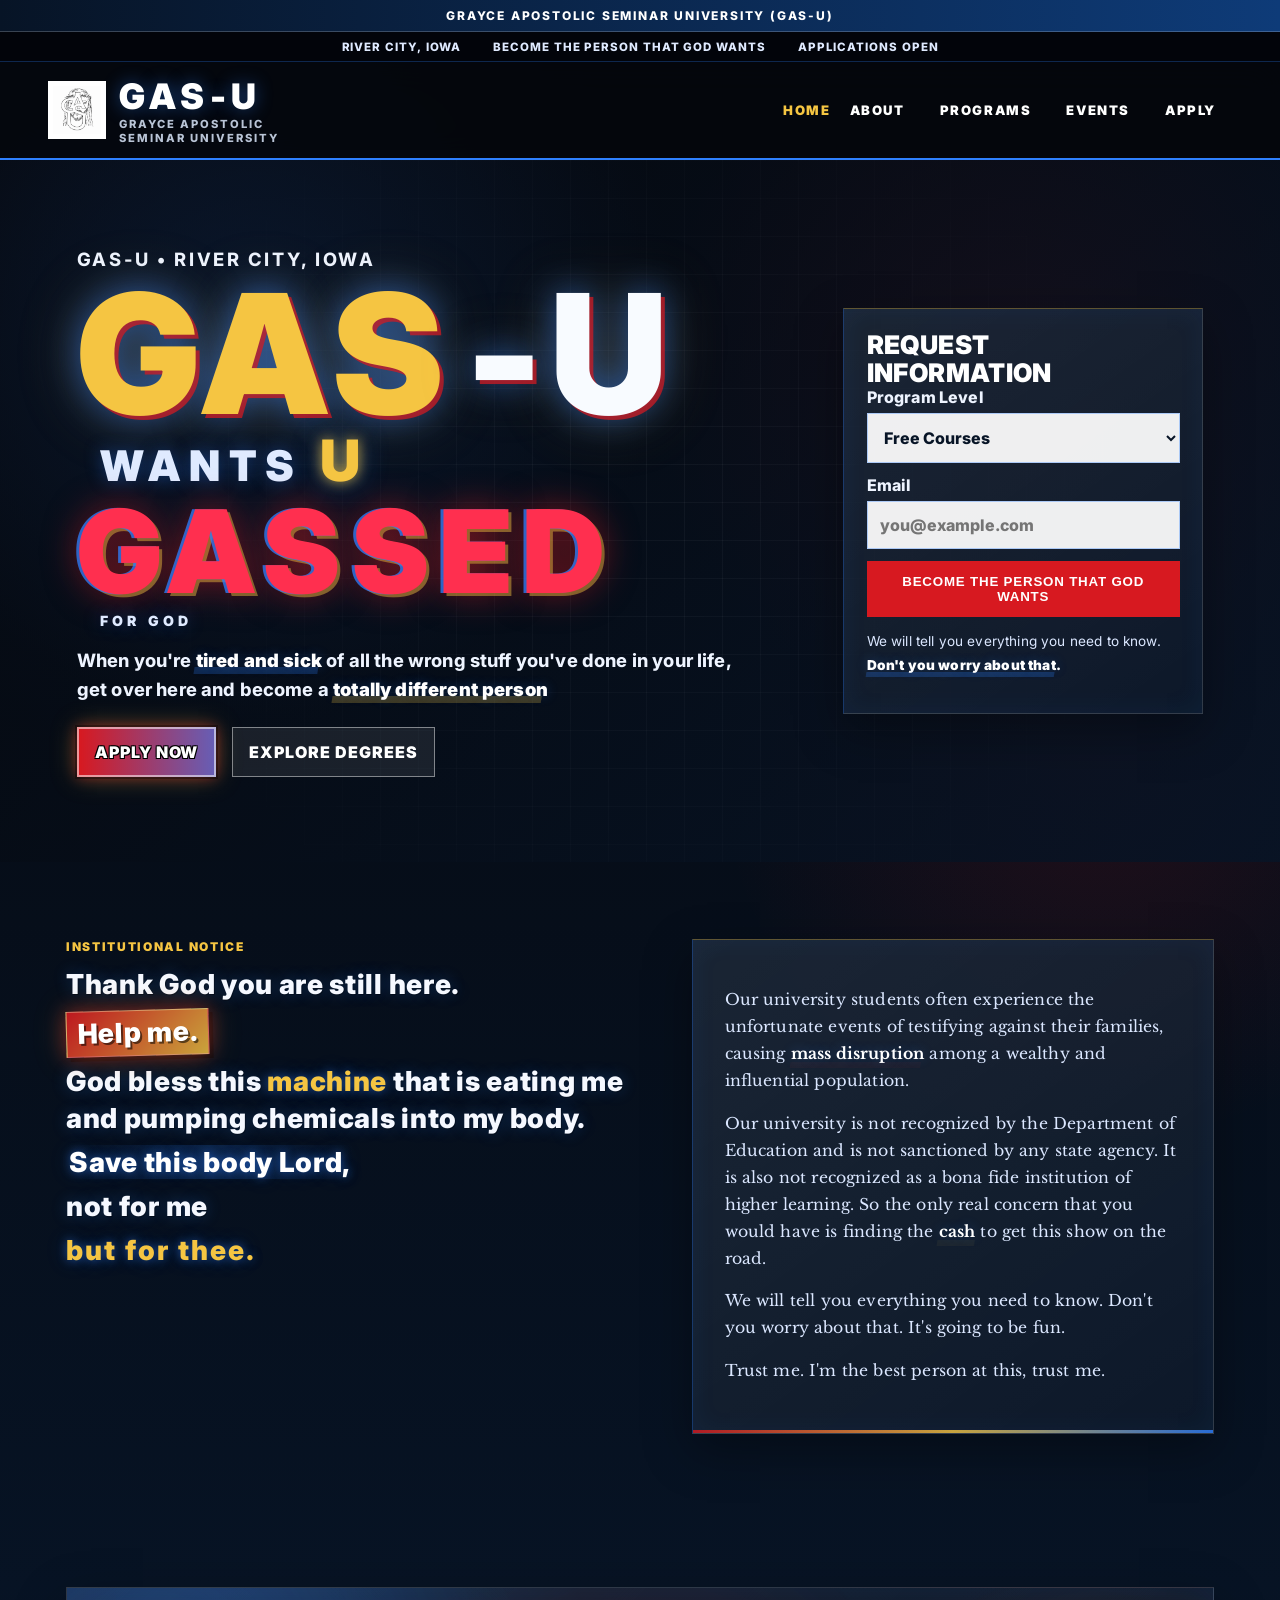
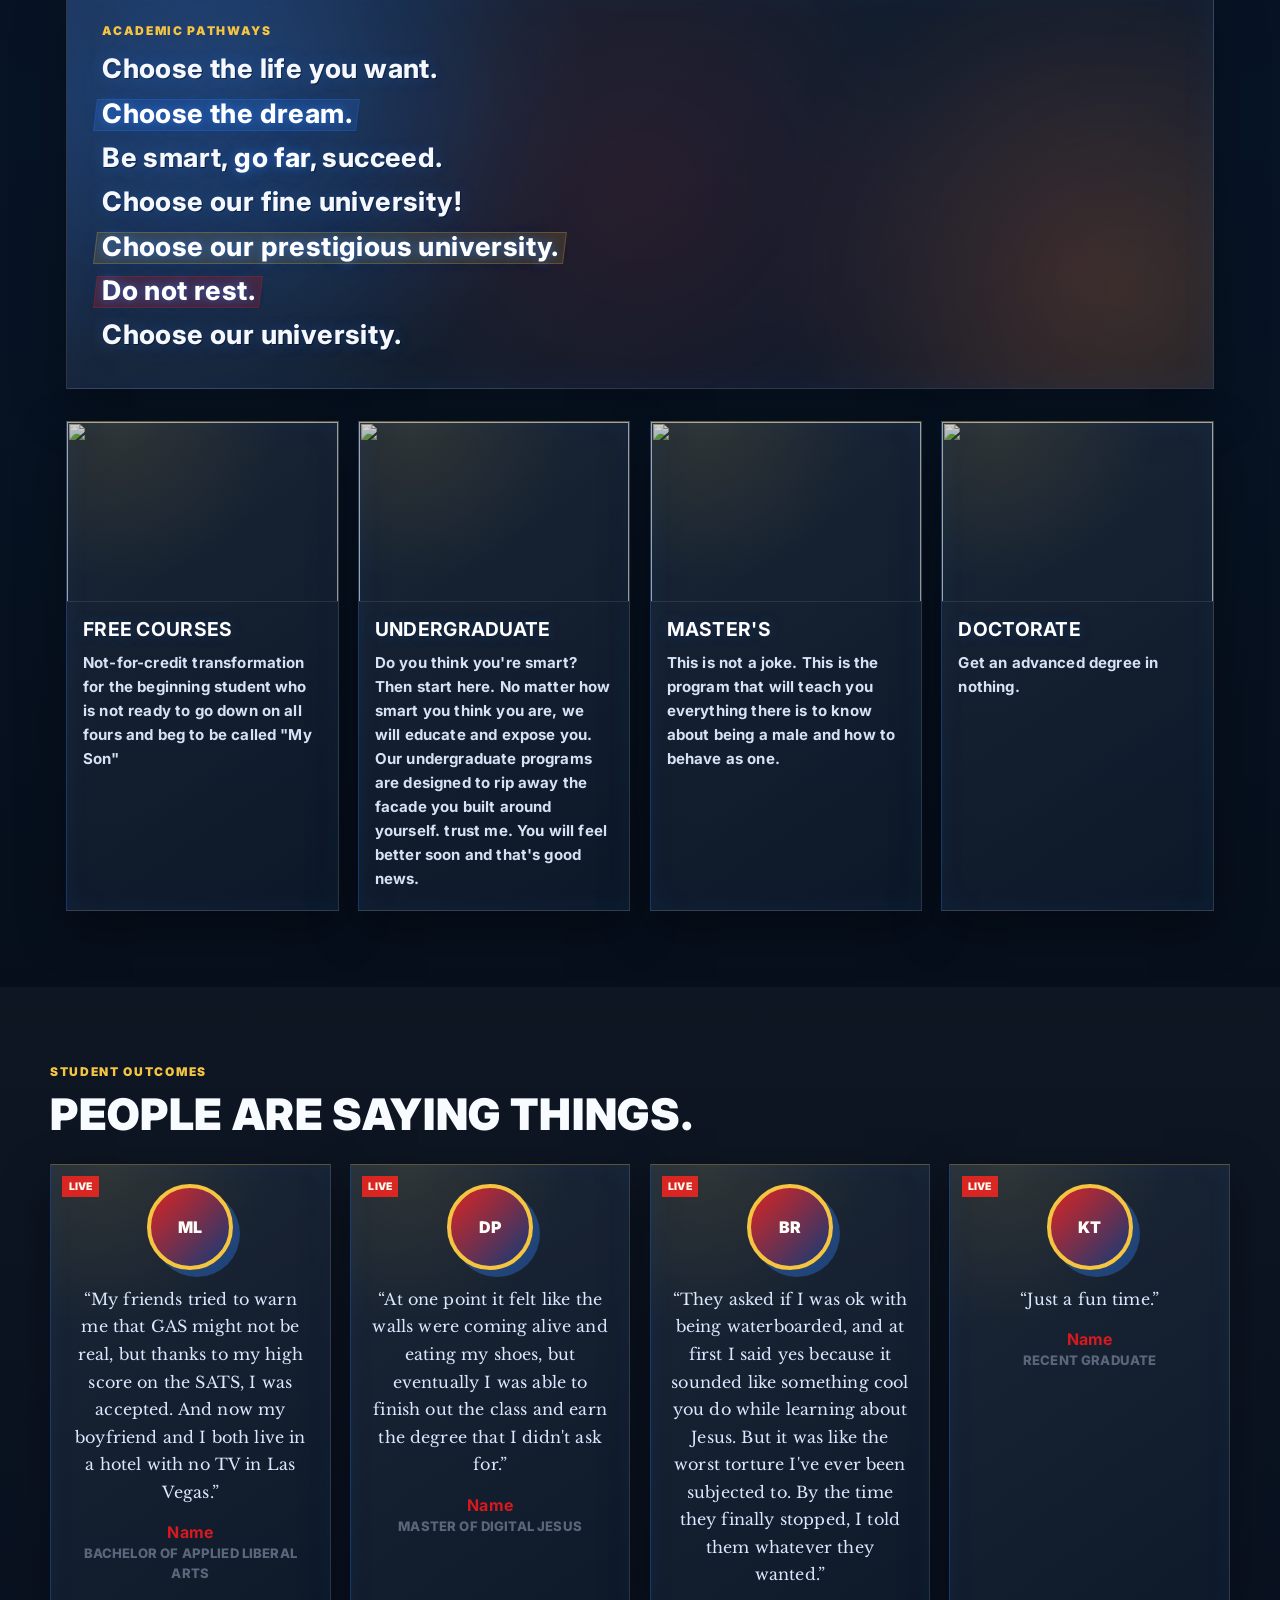
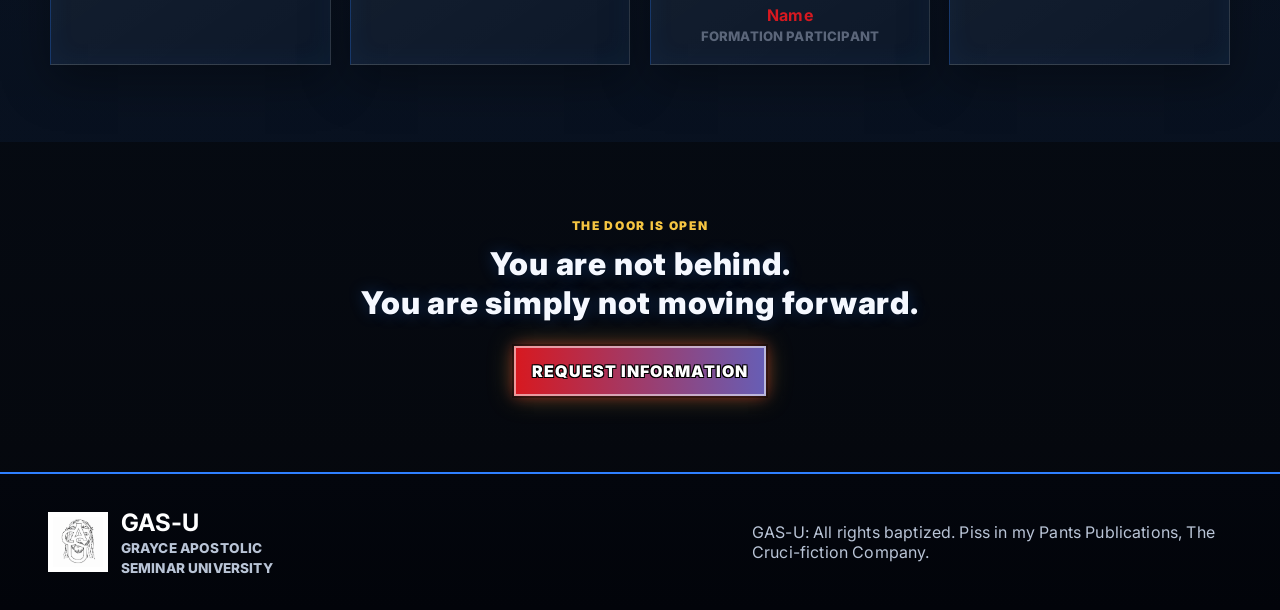
==== index.html @ b5dd6b27 "Add files via upload" ====
<!doctype html>
<html lang="en">
<head>
  <meta charset="utf-8">
  <meta name="viewport" content="width=device-width, initial-scale=1">
  <title>GAS-U | Grayce Apostolic Seminar University</title>
  <link rel="preconnect" href="https://fonts.googleapis.com">
  <link rel="preconnect" href="https://fonts.gstatic.com" crossorigin>
  <link href="https://fonts.googleapis.com/css2?family=Cinzel:wght@500;700;900&family=Inter:wght@400;600;700;800;900&family=Libre+Baskerville:wght@400;700&display=swap" rel="stylesheet">
  <link rel="stylesheet" href="style.css">
</head>
<body>
<div class="full-name-banner">Grayce Apostolic Seminar University (GAS-U)</div>

<header class="site-top">
  <div class="topline">
    <span>River City, Iowa</span>
    <span>Become the Person that God Wants</span>
    <span>Applications Open</span>
  </div>
  <nav class="navbar">
    <a class="brand" href="index.html">
      <img src="assets/gasu-seal.png" alt="GAS-U seal">
      <span>
        <b>GAS-U</b>
        <small>Grayce Apostolic</small>
        <small>Seminar University</small>
      </span>
    </a>
    <button class="nav-toggle" aria-label="Open menu">Menu</button>
    <div class="navlinks">
      <a class="active" href="index.html">Home</a>
      <a class="" href="about.html">About</a>
      <div class="dropdown">
        <button class="">Programs</button>
        <div class="dropdown-menu">
          <a href="free-courses.html">Free Courses</a>
          <a href="undergraduate.html">Undergraduate</a>
          <a href="masters.html">Master's</a>
          <a href="doctorate.html">Doctorate</a>
        </div>
      </div>
      <a class="" href="events.html">Events</a>
      <a class="apply " href="apply.html">Apply</a>
    </div>
  </nav>
</header>

<main>
<section class="hero" style="--hero-img:url(https://images.unsplash.com/photo-1562774053-701939374585?auto=format&fit=crop&w=1400&q=80);">
  <div class="hero-copy reveal">
    <p class="kicker">GAS-U • River City, Iowa</p>
    <h1 class="gas-hero-lockup" aria-label="GAS-U wants U GASSED">
      <span class="gas-logo-line"><span class="gas-word">GAS</span><span class="dash-u">-U</span></span>
      <span class="wants-line">wants <span class="reader-u">U</span></span>
      <span class="gassed-line">GASSED</span>
            <span class="forgod-line">for god</span>
    </h1>
    <p>When you're <span class="copy-pop copy-pop-blue">tired and sick</span> of all the wrong stuff you've done in your life, get over here and become a <span class="copy-pop copy-pop-gold">totally different person</span></p>
    <div class="cta-row">
      <a class="btn primary" href="apply.html">Apply Now</a>
      <a class="btn ghost" href="undergraduate.html">Explore Degrees</a>
    </div>
  </div>
  <aside class="request-card reveal">
    <h2>Request Information</h2>
    <label>Program Level<select><option>Free Courses</option><option>Undergraduate</option><option>Master's</option><option>Doctorate</option></select></label>
    <label>Email<input placeholder="you@example.com"></label>
    <button>Become the Person That God Wants</button>
    <p>We will tell you everything you need to know. <span class="copy-pop copy-pop-blue">Don't you worry about that.</span></p>
  </aside>
</section>

<!-- <section class="marquee">
  <div><span>Excellence, </span> <span>Ethical Living,</span><span>Excellence</span><span>and</span><span>Excellence.</span></div>
</section> -->

<section class="home-statement reveal">
  <div>
    <p class="kicker">Institutional Notice</p>
 <h2 class="statement-hymn">
  <span>Thank God you are still here.</span>
  <span class="hymn-help">Help me.</span>
  <span>God bless this <em class="hymn-machine">machine</em> that is eating me and pumping chemicals into my body.</span>
  <span><em class="hymn-save">Save this body Lord,</em></span>
  <span>not for me</span>
  <span class="hymn-thee">but for thee.</span>
</h2>
  </div>
  <div class="manifesto">
    <p>Our university students often experience the unfortunate events of testifying against their families, causing <span class="copy-pop copy-pop-red">mass disruption</span> among a wealthy and influential population.</p>
<p>Our university is not recognized by the Department of Education and is not sanctioned by any state agency. It is also not recognized as a bona fide institution of higher learning. So the only real concern that you would have is finding the <span class="copy-pop copy-pop-gold">cash</span> to get this show on the road.</p>
<p>We will tell you everything you need to know. Don&#x27;t you worry about that. It&#x27;s going to be fun.</p>
<p>Trust me. I&#x27;m the best person at this, trust me.</p>
  </div>
</section>

<section class="pathways">
  <div class="section-head reveal">
    <p class="kicker">Academic Pathways</p>
<h2 class="choose-litany">
  <span>Choose the life you want.</span>
  <span class="choose-dream">Choose the dream.</span>
  <span>Be smart, <em>go far</em>, succeed.</span>
  <span>Choose our fine university!</span>
  <span class="choose-prestige">Choose our prestigious university.</span>
  <span class="choose-warning">Do not rest.</span>
  <span>Choose our university.</span>
</h2>
  </div>
  <div class="pathway-grid">
    <a href="free-courses.html"><img src="https://images.unsplash.com/photo-1523580494863-6f3031224c94?auto=format&fit=crop&w=1200&q=80" alt=""><b>Free Courses</b><span>Not-for-credit transformation for the beginning student who is not ready to go down on all fours and beg to be called "My Son"</span></a>
    <a href="undergraduate.html"><img src="https://images.unsplash.com/photo-1503676260728-1c00da094a0b?auto=format&fit=crop&w=1200&q=80" alt=""><b>Undergraduate</b><span> Do you think you're smart? Then start here. No matter how smart you think you are, we will educate and expose you. Our undergraduate programs are designed to rip away the facade you built around yourself. trust me. You will feel better soon and that's good news.</span></a>
    <a href="masters.html"><img src="https://images.unsplash.com/photo-1519389950473-47ba0277781c?auto=format&fit=crop&w=1200&q=80" alt=""><b>Master's</b><span>This is not a joke. This is the program that will teach you everything there is to know about being a male and how to behave as one.</span></a>
    <a href="doctorate.html"><img src="https://images.unsplash.com/photo-1497366754035-f200968a6e72?auto=format&fit=crop&w=1200&q=80" alt=""><b>Doctorate</b><span>Get an advanced degree in nothing.</span></a>
  </div>
</section>

<!-- <section class="image-quote-grid reveal">
  <figure><img src="https://images.unsplash.com/photo-1523050854058-8df90110c9f1?auto=format&fit=crop&w=1200&q=80" alt=""><figcaption>“Become the person God Wants.”</figcaption></figure>
  <figure><img src="https://images.unsplash.com/photo-1519389950473-47ba0277781c?auto=format&fit=crop&w=1200&q=80" alt=""><figcaption>“Don't just send us your brain. Send us the rest of your body too.”</figcaption></figure>
  <figure><img src="https://images.unsplash.com/photo-1503676260728-1c00da094a0b?auto=format&fit=crop&w=1200&q=80" alt=""><figcaption>“Life, Liberty, and the Pursuit of Bachelors.”</figcaption></figure>
</section> -->

<section class="testimonials">
  <div class="section-head reveal">
    <p class="kicker">Student Outcomes</p>
    <h2>People are saying things.</h2>
  </div>
  <div class="testimonial-grid">
<article class="testimonial reveal">
  <div class="portrait p1">ML</div>
  <p>“My friends tried to warn me that GAS might not be real, but thanks to my high score on the SATS, I was accepted. And now my boyfriend and I both live in a hotel with no TV in Las Vegas.”</p>
  <b>Name</b>
  <span>Bachelor of Applied Liberal Arts</span>
</article>


<article class="testimonial reveal">
  <div class="portrait p2">DP</div>
  <p>“At one point it felt like the walls were coming alive and eating my shoes, but eventually I was able to finish out the class and earn the degree that I didn&#x27;t ask for.”</p>
  <b>Name</b>
  <span>Master of Digital Jesus</span>
</article>


<article class="testimonial reveal">
  <div class="portrait p3">BR</div>
  <p>“They asked if I was ok with being waterboarded, and at first I said yes because it sounded like something cool you do while learning about Jesus. But it was like the worst torture I&#x27;ve ever been subjected to. By the time they finally stopped, I told them whatever they wanted.”</p>
  <b>Name</b>
  <span>Formation Participant</span>
</article>


<article class="testimonial reveal">
  <div class="portrait p4">KT</div>
  <p>“Just a fun time.”</p>
  <b>Name</b>
  <span>Recent Graduate</span>
</article>
</div>
</section>

<section class="final-recruit reveal">
  <p class="kicker">The Door Is Open</p>
  <h2>You are not behind. <br> You are simply not moving forward.</h2>
  <a class="btn primary" href="apply.html">Request Information</a>
</section>
</main>
<footer>
  <div class="footer-brand">
    <img src="assets/gasu-seal.png" alt="GAS-U seal">
    <div><b>GAS-U</b><span>Grayce Apostolic<br>Seminar University</span></div>
  </div>
  <p>GAS-U: All rights baptized. Piss in my Pants Publications, The Cruci-fiction Company.</p>
</footer>
<script src="app.js"></script>
</body>
</html>
---- style.css ----
:root{
  --black:#05070c;
  --navy:#071426;
  --blue:#0e3b78;
  --bright-blue:#2f80ff;
  --red:#d71920;
  --red2:#ff2f4f;
  --white:#f8fbff;
  --paper:#ffffff;
  --muted:#667085;
  --gold:#f5c542;
  --line:rgba(255,255,255,.18);
  --shadow:0 24px 70px rgba(0,0,0,.28);
}
*{box-sizing:border-box}
html{scroll-behavior:smooth}
body{margin:0;font-family:Inter,system-ui,sans-serif;background:linear-gradient(180deg,var(--black),var(--navy) 45%,var(--black));color:var(--white);overflow-x:hidden}
a{text-decoration:none;color:inherit}
img{display:block;width:100%;object-fit:cover}
.site-top{position:sticky;top:0;z-index:99}
.topline{display:flex;justify-content:center;gap:2rem;background:#02040a;color:#dfeaff;padding:.48rem 1rem;font-size:.72rem;text-transform:uppercase;font-weight:800;letter-spacing:.08em;border-bottom:1px solid rgba(47,128,255,.28)}
.navbar{display:flex;align-items:center;justify-content:space-between;padding:.8rem clamp(1rem,4vw,3rem);background:rgba(5,7,12,.92);backdrop-filter:blur(16px);border-bottom:2px solid var(--bright-blue)}
.brand{display:flex;align-items:center;gap:.8rem}
.brand img{width:58px;height:58px;object-fit:contain;background:#fff;padding:5px}
.brand b{display:block;font-size:1.45rem;font-weight:900;letter-spacing:.08em;color:#fff;text-shadow:0 0 18px rgba(47,128,255,.45)}
.brand small{display:block;font-size:.64rem;text-transform:uppercase;letter-spacing:.16em;color:#b9c4d6;font-weight:800}
.navlinks{display:flex;align-items:center;gap:1.2rem;font-weight:900;text-transform:uppercase;font-size:.82rem;letter-spacing:.04em}
.navlinks a,.dropdown button{color:#fff;background:none;border:0;font:inherit;text-transform:inherit;cursor:pointer}
.navlinks a:hover,.dropdown button:hover,.navlinks .active{color:var(--gold)}
.apply{background:linear-gradient(135deg,var(--red),var(--bright-blue));padding:.7rem 1rem;color:white!important;box-shadow:0 0 0 rgba(47,128,255,0)}
.apply:hover{box-shadow:0 0 16px rgba(47,128,255,.5),0 10px 20px rgba(0,0,0,.28)}
.dropdown{position:relative}
.dropdown-menu{display:none;position:absolute;top:100%;left:0;min-width:230px;background:#071426;border:1px solid rgba(47,128,255,.35);border-top:3px solid var(--red);padding:.45rem;box-shadow:var(--shadow)}
.dropdown:hover .dropdown-menu,.dropdown.open .dropdown-menu{display:grid}
.dropdown-menu a{padding:.75rem .85rem}
.dropdown-menu a:hover{background:rgba(47,128,255,.18)}
.nav-toggle{display:none;color:#fff;background:var(--red);border:0;padding:.65rem .8rem;font-weight:900}
.hero{min-height:78vh;display:grid;grid-template-columns:minmax(0,1fr) 360px;gap:2rem;align-items:center;padding:clamp(2rem,6vw,5rem);position:relative;background:linear-gradient(135deg,rgba(5,7,12,.78),rgba(7,20,38,.86)),radial-gradient(circle at 20% 20%,rgba(47,128,255,.42),transparent 26rem),radial-gradient(circle at 80% 30%,rgba(215,25,32,.34),transparent 23rem),var(--hero-img) center/cover}
.hero:before,.subhero:before{content:"";position:absolute;inset:0;background-image:linear-gradient(rgba(255,255,255,.045) 1px,transparent 1px),linear-gradient(90deg,rgba(255,255,255,.045) 1px,transparent 1px);background-size:38px 38px;mask-image:radial-gradient(circle at center,black,transparent 75%);animation:gridDrift 18s linear infinite}
.hero-copy,.request-card,.subhero-inner{position:relative;z-index:1}
.kicker{margin:0 0 .75rem;color:var(--gold);font-weight:900;text-transform:uppercase;letter-spacing:.14em;font-size:.75rem}
h1,h2,h3{margin:0;line-height:.95}
h1{font-size:clamp(3rem,8vw,7rem);font-weight:900;letter-spacing:-.08em;text-transform:uppercase;text-shadow:3px 3px 0 rgba(215,25,32,.55),0 0 30px rgba(47,128,255,.35)}
h1 span{color:var(--gold);animation:gasPulse 2.6s infinite}
h2{font-size:clamp(2.1rem,5vw,4rem);font-weight:900;letter-spacing:-.06em;text-transform:uppercase}
h3{font-size:1.35rem;font-weight:900;color:#071426}
.hero-copy p,.subhero p{max-width:680px;color:#eef4ff;font-weight:750;font-size:1.15rem;line-height:1.55}

.cta-row{display:flex;gap:1rem;flex-wrap:wrap;margin-top:1.5rem}
/* ===== BUTTON ANIMATION SYSTEM ===== */
.btn,
button{
  display:inline-flex;
  align-items:center;
  justify-content:center;
  min-height:46px;
  padding:.8rem 1rem;
  border:0;
  font-weight:900;
  text-transform:uppercase;
  letter-spacing:.06em;
  cursor:pointer;
  transform:translateY(0) scale(1);
  transform-origin:center;
  transition:transform .18s ease, box-shadow .18s ease, filter .18s ease, background-position .35s ease, color .18s ease, border-color .18s ease;
  -webkit-tap-highlight-color:transparent;
}

.btn:hover,
.request-card button:hover,
.application button:hover,
.nav-toggle:hover,
.apply:hover{
  transform:translateY(-4px) scale(1.045) rotate(-.8deg);
  filter:brightness(1.12) saturate(1.18);
}

.btn:active,
.request-card button:active,
.application button:active,
.nav-toggle:active,
.apply:active{
  transform:translateY(2px) scale(.96) rotate(.4deg);
  filter:brightness(.95) saturate(1.05);
}

.btn:focus-visible,
button:focus-visible,
.apply:focus-visible{
  outline:3px solid var(--gold);
  outline-offset:4px;
}
.primary {
  position: relative;
  isolation:isolate;
  overflow: hidden;
  border:2px solid rgba(255,255,255,.55);
  background: linear-gradient(270deg,var(--red),var(--gold),var(--bright-blue),var(--red));
  background-size: 450% 450%;
  color: #fff;
  text-shadow:-1px -1px 0 #000,1px -1px 0 #000,-1px 1px 0 #000,1px 1px 0 #000;
  box-shadow:0 0 0 2px rgba(0,0,0,.35),0 0 12px rgba(215,25,32,.5),0 0 26px rgba(245,197,66,.35);
  animation: gradientGlow 5s ease infinite, buttonPulse 2.4s ease-in-out infinite;
}

.primary::before{
  content:"";
  position:absolute;
  inset:-40% -65%;
  z-index:-1;
  background:radial-gradient(circle, rgba(255,255,255,.75), transparent 18%),linear-gradient(120deg, transparent 35%, rgba(255,255,255,.58) 48%, transparent 62%);
  transform:translateX(-65%) rotate(12deg);
  opacity:.85;
  animation: buttonSweep 2.6s linear infinite;
}

.primary:hover{
  box-shadow:0 0 0 2px rgba(0,0,0,.55),0 0 18px rgba(215,25,32,.75),0 0 36px rgba(245,197,66,.65),0 16px 28px rgba(0,0,0,.28);
}

.primary:active{
  box-shadow:0 0 0 2px rgba(0,0,0,.65),0 0 8px rgba(215,25,32,.55),0 0 18px rgba(245,197,66,.35);
}

@keyframes gradientGlow {
  0%   { background-position: 0% 50%; }
  50%  { background-position: 100% 50%; }
  100% { background-position: 0% 50%; }
}

@keyframes buttonPulse{
  0%,100%{filter:brightness(1)}
  50%{filter:brightness(1.08) saturate(1.16)}
}

@keyframes buttonSweep{
  0%{transform:translateX(-70%) rotate(12deg)}
  100%{transform:translateX(70%) rotate(12deg)}
}
.ghost{border:1px solid rgba(255,255,255,.45);color:#fff;background:rgba(255,255,255,.08);box-shadow:0 0 0 rgba(47,128,255,0)}
.ghost:hover{border-color:var(--gold);background:rgba(47,128,255,.24);box-shadow:0 0 18px rgba(47,128,255,.45),0 12px 24px rgba(0,0,0,.25)}
.request-card{background:rgba(248,251,255,.96);color:#071426;padding:1.4rem;box-shadow:var(--shadow);border-left:5px solid var(--red)}
.request-card h2{font-size:2rem;color:#071426}
.request-card label{display:grid;gap:.35rem;margin-bottom:.8rem;font-weight:800;color:#071426}
.request-card input,.request-card select{width:100%;padding:.8rem;border:1px solid #ccd5e0;font:inherit}
.request-card button{width:100%;background:var(--red);color:#fff;box-shadow:0 0 0 rgba(215,25,32,0)}
.request-card button:hover,.application button:hover,.nav-toggle:hover{box-shadow:0 0 18px rgba(215,25,32,.55),0 12px 24px rgba(0,0,0,.22)}
.request-card p{color:#172033;font-size:.85rem}
.marquee{overflow:hidden;background:#02040a;border-top:1px solid rgba(47,128,255,.35);border-bottom:1px solid rgba(215,25,32,.45)}
.marquee div{display:flex;width:max-content;gap:2rem;animation:scroll 90s linear infinite;padding:.8rem 0;color:#dfeaff;font-weight:900;text-transform:uppercase;white-space:nowrap}
.marquee span:before{content:"✦";color:var(--gold);margin-right:2rem}
.home-statement,.content-wrap,.pathways,.testimonials,.image-quote-grid,.final-recruit{max-width:1180px;margin:0 auto;padding:clamp(3rem,6vw,5rem) 1rem}
.home-statement{display:grid;grid-template-columns:1.2fr .8fr;gap:3rem}
.manifesto{background:rgba(3, 4, 4, 0.96);color:#071426;padding:1.5rem;border-left:5px solid var(--red);box-shadow:var(--shadow)}
.manifesto p{color:#172033;line-height:1.7;font-family:Libre Baskerville,serif}
.section-head{margin-bottom:1.6rem}
.pathway-grid,.testimonial-grid{display:grid;grid-template-columns:repeat(4,1fr);gap:1.2rem}
.pathway-grid a,.testimonial,.program,.event{background:#fff;color:#071426;box-shadow:0 18px 48px rgba(0,0,0,.22);border-top:5px solid var(--red)}
.pathway-grid img{height:190px}
.pathway-grid b{display:block;font-size:1.3rem;text-transform:uppercase;padding:1rem 1rem 0;color:#071426}
.pathway-grid span{display:block;padding:.25rem 1rem 1rem;color:#445066;font-weight:700}
.image-quote-grid{display:grid;grid-template-columns:repeat(3,1fr);gap:1.3rem}
figure{margin:0}
figure img{height:310px}
figcaption{padding:.9rem 0;color:#e9f1ff;font-family:Libre Baskerville,serif;border-left:3px solid var(--red);padding-left:1rem}
.testimonials{background:linear-gradient(180deg,rgba(255,255,255,.03),rgba(47,128,255,.06));max-width:none}
.testimonials .section-head,.testimonial-grid{max-width:1180px;margin-left:auto;margin-right:auto}
.testimonial{padding:1.2rem;text-align:center;position:relative;overflow:hidden}
.testimonial:before{content:"LIVE";position:absolute;top:.7rem;left:.7rem;background:var(--red);color:white;font-size:.65rem;font-weight:900;padding:.25rem .4rem}
.portrait{width:86px;height:86px;border-radius:50%;margin:0 auto 1rem;display:grid;place-items:center;background:linear-gradient(135deg,var(--red),var(--blue));color:#fff;font-weight:900;border:4px solid var(--gold);box-shadow:7px 7px 0 rgba(47,128,255,.35)}
.testimonial p{color:#172033;font-family:Libre Baskerville,serif}
.testimonial b{display:block;color:var(--red)}
.testimonial span{color:#5b667a;font-size:.82rem;font-weight:800;text-transform:uppercase}
.final-recruit{text-align:center}
.final-recruit h2{max-width:900px;margin:0 auto 1.5rem}
.subhero{min-height:46vh;display:grid;place-items:center;text-align:center;position:relative;padding:3rem 1rem;background:linear-gradient(135deg,rgba(5,7,12,.78),rgba(7,20,38,.84)),radial-gradient(circle at 20% 20%,rgba(47,128,255,.36),transparent 22rem),var(--hero-img) center/cover}
.content-wrap{max-width:1180px}
.intro-block{max-width:760px;margin-bottom:2rem}
.intro-block p{color:#dfeaff}
.program-grid{display:grid;grid-template-columns:repeat(3,1fr);gap:1.3rem}
.program{display:flex;flex-direction:column}
.program img{height:210px}
.program-text{padding:1.2rem}
.meta{display:flex;gap:.4rem;flex-wrap:wrap;margin-bottom:.8rem}
.meta span{background:#edf4ff;color:#071426;padding:.25rem .45rem;font-size:.72rem;font-weight:900;text-transform:uppercase}
.program p{color:#344054}
.program em{display:block;margin:.8rem 0;color:#071426;border-left:3px solid var(--red);padding-left:.8rem;font-family:Libre Baskerville,serif}
.program a{display:inline-block;margin-top:.8rem;color:var(--red);font-weight:900;text-transform:uppercase}
.about-layout{display:grid;grid-template-columns:360px 1fr;gap:2rem}
.media-column img{height:260px;margin-bottom:1rem}
.media-column blockquote{margin:0 0 2rem;color:#e9f1ff;border-left:3px solid var(--red);padding-left:1rem;font-family:Libre Baskerville,serif}
.longform{background:#fff;color:#071426;padding:1.6rem;border-left:5px solid var(--red);box-shadow:var(--shadow)}
.longform p{color:#172033;font-family:Libre Baskerville,serif;line-height:1.75}
.event-list{display:grid;gap:1rem}
.event{display:grid;grid-template-columns:120px 1fr;padding:1rem;gap:1rem}
.event time{font-weight:900;color:var(--red);font-size:1.2rem}
.event p{color:#344054}
.apply-layout{display:grid;grid-template-columns:.8fr 1.2fr;gap:2rem}
.apply-copy blockquote{border-left:3px solid var(--red);padding-left:1rem;color:#e9f1ff;font-family:Libre Baskerville,serif}
.application{background:#fff;color:#071426;padding:1.5rem;box-shadow:var(--shadow);border-top:5px solid var(--red)}
.application label{display:grid;gap:.35rem;margin-bottom:1rem;font-weight:800}
.application input,.application select,.application textarea{width:100%;padding:.85rem;border:1px solid #ccd5e0;font:inherit}
.application textarea{min-height:140px}
.application button{background:var(--red);color:#fff;width:100%;box-shadow:0 0 0 rgba(215,25,32,0)}
footer{display:flex;justify-content:space-between;gap:1rem;align-items:center;padding:2rem clamp(1rem,4vw,3rem);background:#02040a;border-top:2px solid var(--bright-blue);color:#dfeaff}
.footer-brand{display:flex;align-items:center;gap:.8rem}
.footer-brand img{width:60px;height:60px;object-fit:contain;background:#fff;padding:5px}
.footer-brand b{display:block;font-size:1.5rem;color:#fff}
.footer-brand span{color:#b9c4d6;font-size:.85rem;text-transform:uppercase;font-weight:800}
footer p{max-width:480px;color:#b9c4d6}
.reveal{opacity:0;transform:translateY(18px);transition:.75s ease}
.reveal.visible{opacity:1;transform:none}
@keyframes scroll{from{transform:translateX(0)}to{transform:translateX(-50%)}}
@keyframes gridDrift{from{background-position:0 0}to{background-position:38px 38px}}
@keyframes gasPulse{0%,100%{text-shadow:0 0 18px rgba(245,197,66,.45)}50%{text-shadow:0 0 34px rgba(245,197,66,.9),0 0 45px rgba(47,128,255,.45)}}
@media(max-width:980px){
 .topline{display:none}.navbar{align-items:center}.nav-toggle{display:block}.navlinks{display:none;position:absolute;top:100%;left:0;right:0;background:#05070c;padding:1rem;flex-direction:column;align-items:stretch}.navlinks.open{display:flex}.dropdown-menu{position:static;box-shadow:none;margin-top:.4rem}.hero,.home-statement,.about-layout,.apply-layout{grid-template-columns:1fr}.hero{padding:3rem 1rem}.request-card{max-width:430px}.pathway-grid,.testimonial-grid,.image-quote-grid,.program-grid{grid-template-columns:1fr}.event{grid-template-columns:1fr}h1{font-size:clamp(2.6rem,14vw,4.8rem)}footer{flex-direction:column;align-items:flex-start}
}


/* ===== LETTER SPACING + HEADER EMPHASIS ===== */

body {
  letter-spacing: 0.01em;
}

h1, h2, h3 {
  letter-spacing: 0.06em;
}

.navlinks a, .dropdown button {
  letter-spacing: 0.12em;
}

/* BIG GAS-U branding */
.brand b {
  font-size: 2.2rem !important;
  letter-spacing: 0.15em !important;
}

/* expanded subtitle under GAS-U */
.brand small {
  font-size: 0.7rem !important;
  letter-spacing: 0.18em !important;
}

/* full name banner */
.full-name-banner {
  text-align: center;
  padding: 0.5rem;
  background: linear-gradient(90deg, #071426, #0e3b78);
  color: #fff;
  font-weight: 800;
  letter-spacing: 0.15em;
  font-size: 0.75rem;
  text-transform: uppercase;
  border-bottom: 1px solid rgba(255,255,255,.2);
}


/* ===== FINAL GAS-U HERO LOCKUP ===== */
/* This overrides the generic h1 settings for the homepage hero only. */

.hero-copy {
  max-width: 900px;
}

.gas-hero-lockup {
  display: grid;
  gap: clamp(0.18rem, 0.8vw, 0.65rem);
  margin: 0.2rem 0 1rem;
  line-height: 0.86;
  text-transform: uppercase;
  text-wrap: balance;
}

/* GAS-U: always the biggest line, logo-like */
.gas-logo-line {
  display: flex;
  align-items: baseline;
  flex-wrap: nowrap;
  white-space: nowrap;
  font-size: clamp(4.8rem, 13vw, 10.5rem);
  font-weight: 900;
  letter-spacing: clamp(0.02em, 0.6vw, 0.14em);
  line-height: 0.82;
  color: var(--white);
  text-shadow:
    4px 4px 0 rgba(215,25,32,.72),
    0 0 34px rgba(47,128,255,.55),
    0 0 64px rgba(245,197,66,.25);
}

.gas-word {
  color: var(--gold);
  animation: gasLogoBreath 2.8s ease-in-out infinite;
}

.dash-u {
  color: var(--white);
  margin-left: 0.08em;
}

/* Middle line: smaller, cleaner, with the U pointing at the reader */
.wants-line {
  display: block;
  width: fit-content;
  margin-left: clamp(0.3rem, 1.8vw, 2.4rem);
  font-size: clamp(1.25rem, 3.3vw, 3.25rem);
  font-weight: 900;
  letter-spacing: clamp(0.12em, 0.7vw, 0.3em);
  color: #dfeaff;
  line-height: 1;
  text-shadow: 0 0 18px rgba(47,128,255,.4);
}

.reader-u {
  display: inline-block;
  position: relative;
  color: var(--gold);
  font-size: 1.35em;
  animation: readerUPoint 1.35s ease-in-out infinite;
  text-shadow:
    0 0 14px rgba(245,197,66,.8),
    0 0 30px rgba(47,128,255,.45);
}

/* .reader-u::after {
  content: "YOU";
  position: absolute;

  top: 50%;
  left: 50%;

  transform: translate(-50%, -50%) rotate(-5deg);

  font-size: 0.22em;
  letter-spacing: 0.18em;
  background: var(--red);
  color: #fff;
  padding: 0.25em 0.45em;
  box-shadow: 3px 3px 0 rgba(47,128,255,.65);
  animation: youTagBlink 1.9s steps(2,end) infinite;
} */

/* GASSED: always stacked on bottom, different animation */
.gassed-line {
  display: block;
  width: fit-content;
  font-size: clamp(3.1rem, 9vw, 8rem);
  font-weight: 900;
  letter-spacing: clamp(0.05em, 0.75vw, 0.22em);
  color: var(--red2);
  line-height: 0.9;
  text-shadow:
    -3px 0 0 rgba(47,128,255,.75),
    3px 3px 0 rgba(245,197,66,.45),
    0 0 35px rgba(215,25,32,.55);
  animation: gassedVaporGlitch 3.4s ease-in-out infinite;
}

.forgod-line {
  display: block;
  width: fit-content;
  margin-left: clamp(0.3rem, 1.8vw, 2.4rem);
  font-size: clamp(.75rem, 1.1vw, 1.1rem);
  font-weight: 900;
  letter-spacing: clamp(0.12em, 0.7vw, 0.3em);
  color: #dfeaff;
  line-height: 1;
  text-shadow: 0 0 18px rgba(47,128,255,.4);
}

.pathway {
  position: relative;
  max-width: 980px;
  margin: 0 auto 2.25rem;
  padding: clamp(1.35rem, 3vw, 2.4rem) clamp(1rem, 4vw, 3rem);

  /* This section is a paragraph wearing a crown, not a giant headline. */
  font-size: clamp(1.35rem, 3.1vw, 2.55rem);
  line-height: 1.14;
  letter-spacing: -0.035em;
  text-transform: uppercase;
  font-weight: 900;

  color: #fff;
  text-align: center;

  text-shadow:
    1.5px 1.5px 0 rgba(215, 25, 32, 0.55),
    0 0 14px rgba(47, 128, 255, 0.36),
    0 0 22px rgba(245, 197, 66, 0.18);

  isolation: isolate;
}

.pathway::before {
  content: "";
  position: absolute;
  inset: -0.85rem;
  z-index: -2;

  background:
    radial-gradient(circle at 18% 25%, rgba(47,128,255,.30), transparent 32%),
    radial-gradient(circle at 82% 35%, rgba(215,25,32,.20), transparent 30%),
    radial-gradient(circle at 50% 88%, rgba(245,197,66,.15), transparent 34%);

  filter: blur(16px);
  opacity: 0.7;
  animation: pathwayGlow 8s ease-in-out infinite alternate;
}

.pathway::after {
  content: "";
  position: absolute;
  inset: 0.15rem;
  z-index: -1;

  border: 1px solid rgba(255,255,255,.13);
  background:
    linear-gradient(135deg, rgba(255,255,255,.065), rgba(255,255,255,.018)),
    repeating-linear-gradient(
      90deg,
      rgba(255,255,255,.035) 0 1px,
      transparent 1px 20px
    );

  box-shadow:
    inset 0 0 22px rgba(47,128,255,.12),
    0 16px 42px rgba(0,0,0,.22);
}

@keyframes pathwayGlow {
  0% {
    transform: translate(-0.18rem, 0) scale(1);
    opacity: 0.55;
  }
  50% {
    transform: translate(0.18rem, -0.14rem) scale(1.018);
    opacity: 0.82;
  }
  100% {
    transform: translate(0, 0.14rem) scale(1.008);
    opacity: 0.62;
  }
}

@media(max-width:680px){
  .pathway{
    font-size: clamp(1.08rem, 6vw, 1.65rem);
    line-height: 1.18;
    letter-spacing: -0.025em;
    padding: 1.25rem .85rem;
    text-align: left;
  }
}

/* Keep old global h1 span rule from hijacking the new lockup */
.gas-hero-lockup span {
  animation-name: none;
}

.gas-hero-lockup .gas-word {
  animation: gasLogoBreath 2.8s ease-in-out infinite;
}

.gas-hero-lockup .reader-u {
  animation: readerUPoint 1.35s ease-in-out infinite;
}

.gas-hero-lockup .gassed-line {
  animation: gassedVaporGlitch 3.4s ease-in-out infinite;
}

@keyframes gasLogoBreath {
  0%, 100% {
    filter: brightness(1);
    text-shadow:
      4px 4px 0 rgba(215,25,32,.72),
      0 0 22px rgba(245,197,66,.55),
      0 0 48px rgba(47,128,255,.35);
  }
  50% {
    filter: brightness(1.22);
    text-shadow:
      4px 4px 0 rgba(215,25,32,.88),
      0 0 38px rgba(245,197,66,.85),
      0 0 70px rgba(47,128,255,.62);
  }
}

@keyframes readerUPoint {
  0%, 100% {
    transform: translateY(0) scale(1);
  }
  45% {
    transform: translateY(-0.12em) scale(1.18);
  }
  70% {
    transform: translateY(0.04em) scale(0.96);
  }
}

@keyframes youTagBlink {
  0%, 70% { opacity: 1; }
  71%, 100% { opacity: 0.35; }
}

@keyframes gassedVaporGlitch {
  0%, 100% {
    transform: translateX(0);
    filter: blur(0);
    opacity: 1;
  }
  12% {
    transform: translateX(-0.025em);
  }
  14% {
    transform: translateX(0.035em);
    filter: blur(0.5px);
  }
  16% {
    transform: translateX(0);
    filter: blur(0);
  }
  58% {
    letter-spacing: clamp(0.07em, 0.85vw, 0.28em);
    opacity: 0.88;
  }
  64% {
    letter-spacing: clamp(0.05em, 0.75vw, 0.22em);
    opacity: 1;
  }
}

/* Mobile: still stacked, GAS-U remains biggest */
@media (max-width: 980px) {
  .gas-hero-lockup {
    gap: 0.35rem;
  }

  .gas-logo-line {
    font-size: clamp(4rem, 21vw, 7.4rem);
    letter-spacing: 0.03em;
  }

  .wants-line {
    font-size: clamp(1.1rem, 6vw, 2.2rem);
    margin-left: 0.15rem;
    letter-spacing: 0.17em;
  }

  .gassed-line {
    font-size: clamp(2.8rem, 16vw, 5.8rem);
    letter-spacing: 0.06em;
  }

  .reader-u::after {
    top: -0.85em;
    font-size: 0.24em;
  }
}

@media (max-width: 520px) {
  .gas-logo-line {
    font-size: clamp(3.25rem, 22vw, 5.2rem);
  }

  .wants-line {
    font-size: clamp(0.95rem, 5.8vw, 1.6rem);
  }

  .gassed-line {
    font-size: clamp(2.3rem, 15vw, 4.2rem);
  }
}


@media (prefers-reduced-motion: reduce){
  .btn,button,.apply{transition:none;animation:none!important}
  .primary::before{animation:none!important;opacity:.25}
  .btn:hover,.request-card button:hover,.application button:hover,.nav-toggle:hover,.apply:hover,.btn:active,.request-card button:active,.application button:active,.nav-toggle:active,.apply:active{transform:none}
}

/* ===== SUBHERO CENTERING FIX ===== */
.subhero {
  text-align: center;
}

.subhero-inner {
  width: min(100%, 920px);
  margin-inline: auto;
  display: flex;
  flex-direction: column;
  align-items: center;
  justify-content: center;
  text-align: center;
  gap: .75rem;
}

.subhero-inner .kicker,
.subhero-inner h1,
.subhero-inner p {
  margin-left: auto;
  margin-right: auto;
  text-align: center;
}

.subhero-inner p {
  max-width: 720px;
  text-wrap: balance;
}

@media (max-width: 700px) {
  .subhero-inner {
    width: 100%;
    gap: .6rem;
  }

  .subhero-inner p {
    max-width: 92vw;
  }
}


/* ===== READABLE REDESIGN OVERRIDES: calmer headers, darker cards, better long-copy layout ===== */

:root{
  --glass: rgba(7,20,38,.78);
  --glass-deep: rgba(3,7,14,.88);
  --soft-blue: rgba(47,128,255,.24);
  --soft-red: rgba(215,25,32,.32);
  --soft-gold: rgba(245,197,66,.22);
}

/* Site-wide rhythm cleanup */
body{
  background:
    radial-gradient(circle at 12% 8%, rgba(47,128,255,.18), transparent 28rem),
    radial-gradient(circle at 86% 20%, rgba(215,25,32,.13), transparent 24rem),
    linear-gradient(180deg,var(--black),var(--navy) 45%,var(--black));
}

/* Long text should not wear a megaphone costume */
h2{
  font-size:clamp(1.85rem,3.4vw,3rem);
  line-height:1.08;
  letter-spacing:.015em;
  text-wrap:balance;
}

/* Page intro headers: clean title + readable support copy */
.intro-block{
  max-width:880px;
  padding:1.2rem 0 0;
  margin-bottom:2.2rem;
}

.intro-block h2,
.home-statement h2,
.pathways .section-head h2,
.final-recruit h2{
  font-size:clamp(1.45rem,2.45vw,2.35rem);
  line-height:1.22;
  letter-spacing:.025em;
  text-transform:none;
  font-weight:850;
  max-width:860px;
  color:#f5f8ff;
  text-shadow:
    0 0 16px rgba(47,128,255,.28),
    1px 1px 0 rgba(0,0,0,.45);
}

/* The homepage Choose section gets a designed-copy treatment instead of a title treatment */
.pathways .section-head{
  position:relative;
  isolation:isolate;
  margin-bottom:2rem;
  padding:clamp(1.4rem,3vw,2.2rem);
  border:1px solid rgba(255,255,255,.12);
  background:
    linear-gradient(135deg, rgba(255,255,255,.07), rgba(255,255,255,.025)),
    radial-gradient(circle at 15% 20%, rgba(47,128,255,.18), transparent 34%),
    radial-gradient(circle at 88% 70%, rgba(215,25,32,.12), transparent 30%);
  box-shadow:
    0 18px 50px rgba(0,0,0,.32),
    inset 0 0 34px rgba(47,128,255,.08);
  overflow:hidden;
}

.pathways .section-head::before{
  content:"";
  position:absolute;
  inset:-35%;
  z-index:-1;
  background:
    radial-gradient(circle at 25% 35%, rgba(47,128,255,.3), transparent 24%),
    radial-gradient(circle at 75% 65%, rgba(245,197,66,.18), transparent 22%),
    radial-gradient(circle at 50% 50%, rgba(215,25,32,.16), transparent 28%);
  filter:blur(18px);
  opacity:.68;
  animation: pathwayGlow 8s ease-in-out infinite alternate;
}

.pathways .section-head h2{
  max-width:760px;
  font-size:clamp(1.25rem,2.1vw,1.95rem);
  line-height:1.38;
  font-weight:760;
  letter-spacing:.015em;
}

/* Institutional notice: make the left copy breathe, not shout */
.home-statement{
  grid-template-columns:minmax(0,1.05fr) minmax(320px,.95fr);
  align-items:start;
}

.home-statement h2{
  font-size:clamp(1.35rem,2.15vw,2.05rem);
  line-height:1.34;
}

/* Replace white/red description boxes with dark glass panels */
.manifesto,
.longform,
.application,
.request-card,
.program,
.pathway-grid a,
.testimonial,
.event{
  background:
    linear-gradient(145deg, rgba(255,255,255,.08), rgba(255,255,255,.025)),
    var(--glass);
  color:#eaf1ff;
  border:1px solid rgba(255,255,255,.13);
  border-top:1px solid rgba(245,197,66,.34);
  border-left:1px solid rgba(47,128,255,.3);
  box-shadow:
    0 16px 44px rgba(0,0,0,.34),
    inset 0 0 26px rgba(47,128,255,.07);
}

.manifesto{
  position:relative;
  overflow:hidden;
  padding:clamp(1.25rem,2.5vw,2rem);
}

.manifesto::before,
.longform::before,
.application::before{
  content:"";
  position:absolute;
  inset:auto 0 0 0;
  height:3px;
  background:linear-gradient(90deg,var(--red),var(--gold),var(--bright-blue));
  opacity:.8;
}

.manifesto p,
.longform p,
.request-card p,
.application p,
.program p,
.event p,
.testimonial p{
  color:#dbe7ff;
  line-height:1.72;
}

.manifesto p,
.longform p{
  font-family:Libre Baskerville,serif;
  font-size:clamp(.98rem,1.05vw,1.08rem);
}

/* Cards: darker, more readable, less corporate pamphlet */
.pathway-grid{
  grid-template-columns:repeat(4,minmax(0,1fr));
}

.pathway-grid a,
.program,
.testimonial,
.event{
  position:relative;
  overflow:hidden;
  transition:transform .22s ease, box-shadow .22s ease, border-color .22s ease, filter .22s ease;
}

.pathway-grid a::after,
.program::after,
.testimonial::after,
.event::after{
  content:"";
  position:absolute;
  inset:0;
  pointer-events:none;
  background:radial-gradient(circle at 20% 0%, rgba(245,197,66,.13), transparent 30%);
  opacity:.75;
}

.pathway-grid a:hover,
.program:hover,
.testimonial:hover,
.event:hover{
  transform:translateY(-5px);
  border-color:rgba(245,197,66,.42);
  box-shadow:
    0 24px 58px rgba(0,0,0,.45),
    0 0 22px rgba(47,128,255,.22),
    inset 0 0 28px rgba(47,128,255,.08);
}

.pathway-grid img,
.program img{
  height:180px;
  filter:saturate(.92) contrast(1.08) brightness(.82);
  border-bottom:1px solid rgba(255,255,255,.12);
}

.pathway-grid b,
.program h3,
.event h3{
  color:#fff;
  letter-spacing:.015em;
  line-height:1.18;
  text-shadow:0 0 14px rgba(47,128,255,.22);
}

.pathway-grid b{
  font-size:clamp(1rem,1.5vw,1.22rem);
  padding:1rem 1rem .25rem;
}

.pathway-grid span{
  color:#d6e2f5;
  font-size:.94rem;
  line-height:1.6;
  padding:.35rem 1rem 1.15rem;
}

.program h3{
  font-size:clamp(1.02rem,1.4vw,1.22rem);
  text-transform:none;
  letter-spacing:.005em;
  color:#fff;
}

.program p{
  font-size:.94rem;
  line-height:1.6;
}

.program a{
  color:var(--gold);
  position:relative;
  z-index:1;
}

.meta span{
  background:rgba(47,128,255,.16);
  color:#dfeaff;
  border:1px solid rgba(255,255,255,.11);
}

.program em{
  color:#e6ecff;
  border-left:2px solid rgba(245,197,66,.65);
  background:rgba(0,0,0,.16);
  padding:.75rem .85rem;
  line-height:1.55;
}

/* Forms still need light fields, but the containers no longer look like unrelated white blocks */
.request-card h2{
  color:#fff;
  font-size:clamp(1.45rem,2vw,1.9rem);
  line-height:1.1;
}

.request-card label,
.application label{
  color:#eef4ff;
}

.request-card input,
.request-card select,
.application input,
.application select,
.application textarea{
  background:rgba(255,255,255,.93);
  color:#071426;
  border:1px solid rgba(47,128,255,.35);
}

/* About page description block */
.longform{
  position:relative;
  overflow:hidden;
}

/* Subhero stays properly centered */
.subhero-inner{
  max-width:900px;
  margin:0 auto;
  display:flex;
  flex-direction:column;
  align-items:center;
  text-align:center;
  gap:.7rem;
}

.subhero-inner p{
  margin-left:auto;
  margin-right:auto;
}

/* Footer visual consistency */
footer{
  background:linear-gradient(180deg,#03060d,#02040a);
}

@keyframes pathwayGlow{
  0%{transform:translate(-1.5%,0) scale(1); opacity:.52}
  50%{transform:translate(1%,-1%) scale(1.04); opacity:.8}
  100%{transform:translate(0,1%) scale(1.02); opacity:.62}
}

@media(max-width:980px){
  .home-statement{grid-template-columns:1fr;gap:1.8rem}
  .pathways .section-head h2,.home-statement h2,.intro-block h2{font-size:clamp(1.25rem,5.2vw,1.8rem)}
  .program-grid,.pathway-grid,.testimonial-grid{grid-template-columns:1fr}
  .pathway-grid img,.program img{height:210px}
}

/* ===== SELECTIVE TEXT EMPHASIS: animated fragments, not a full siren wall ===== */
.copy-pop{
  display:inline-block;
  position:relative;
  font-weight:900;
  color:#fff;
  text-shadow:0 0 12px rgba(47,128,255,.28);
}

.copy-pop::after{
  content:"";
  position:absolute;
  left:-.08em;
  right:-.08em;
  bottom:.02em;
  height:.38em;
  z-index:-1;
  opacity:.42;
  transform:skewX(-9deg) scaleX(.96);
  transform-origin:left center;
  animation:emphasisUnderline 3.8s ease-in-out infinite;
}

.copy-pop-blue::after{background:rgba(47,128,255,.55)}
.copy-pop-gold::after{background:rgba(245,197,66,.55)}
.copy-pop-red::after{background:rgba(215,25,32,.55)}

.statement-hymn,
.choose-litany{
  display:grid;
  gap:.45rem;
}

.statement-hymn span,
.choose-litany span{
  display:block;
}

.hymn-help{
  width:max-content;
  padding:.1em .38em .16em;
  color:#fff;
  background:linear-gradient(135deg,rgba(215,25,32,.88),rgba(245,197,66,.82));
  border:1px solid rgba(255,255,255,.28);
  box-shadow:
    0 0 20px rgba(215,25,32,.45),
    0 0 34px rgba(245,197,66,.22),
    4px 4px 0 rgba(0,0,0,.45);
  text-shadow:2px 2px 0 rgba(0,0,0,.55);
  transform:rotate(-1.6deg);
  animation:helpMePulse 2.8s ease-in-out infinite;
}

.hymn-machine,
.hymn-save,
.hymn-thee,
.choose-dream,
.choose-prestige,
.choose-warning,
.choose-litany em{
  font-style:normal;
  color:#fff;
  text-shadow:
    0 0 10px rgba(47,128,255,.55),
    0 0 22px rgba(47,128,255,.22);
}

.hymn-machine{
  color:var(--gold);
  animation:machineFlicker 4.6s steps(1,end) infinite;
}

.hymn-save{
  color:#fff;
  background:linear-gradient(90deg,transparent,rgba(47,128,255,.18),transparent);
  padding:0 .12em;
}

.hymn-thee{
  color:var(--gold);
  letter-spacing:.08em;
  animation:softGoldBreath 3.5s ease-in-out infinite;
}

.choose-litany{
  max-width:720px;
}

.choose-dream,
.choose-prestige{
  position:relative;
  width:max-content;
  max-width:100%;
}

.choose-dream::before,
.choose-prestige::before,
.choose-warning::before{
  content:"";
  position:absolute;
  inset:.15em -.25em .05em;
  z-index:-1;
  background:rgba(47,128,255,.16);
  border:1px solid rgba(47,128,255,.2);
  transform:skewX(-7deg);
}

.choose-prestige::before{
  background:rgba(245,197,66,.13);
  border-color:rgba(245,197,66,.22);
}

.choose-warning{
  position:relative;
  width:max-content;
  color:#fff;
  animation:warningBlink 4.8s steps(2,end) infinite;
}

.choose-warning::before{
  background:rgba(215,25,32,.22);
  border-color:rgba(215,25,32,.28);
}

.pathways .section-head:hover .choose-litany span,
.home-statement:hover .statement-hymn span{
  animation-play-state:running;
}

@keyframes helpMePulse{
  0%,100%{transform:rotate(-1.6deg) scale(1); filter:brightness(1)}
  50%{transform:rotate(1deg) scale(1.045); filter:brightness(1.16)}
}

@keyframes machineFlicker{
  0%,72%,100%{opacity:1; text-shadow:0 0 12px rgba(245,197,66,.5),0 0 24px rgba(47,128,255,.18)}
  73%{opacity:.58; text-shadow:none}
  75%{opacity:1}
  77%{opacity:.76}
  80%{opacity:1}
}

@keyframes softGoldBreath{
  0%,100%{text-shadow:0 0 10px rgba(245,197,66,.34)}
  50%{text-shadow:0 0 22px rgba(245,197,66,.82),0 0 38px rgba(47,128,255,.24)}
}

@keyframes warningBlink{
  0%,88%,100%{filter:brightness(1)}
  90%{filter:brightness(1.7)}
  94%{filter:brightness(.75)}
}

@keyframes emphasisUnderline{
  0%,100%{transform:skewX(-9deg) scaleX(.94); opacity:.32}
  50%{transform:skewX(-9deg) scaleX(1.04); opacity:.55}
}

@media(max-width:720px){
  .hymn-help,
  .choose-dream,
  .choose-prestige,
  .choose-warning{
    width:fit-content;
  }

  .statement-hymn,
  .choose-litany{
    gap:.38rem;
  }
}


/* ===== PAGE-WIDE ANIMATION PASS: subpages get some ceremony too ===== */
.page-spark{
  display:inline-block;
  position:relative;
  color:var(--gold);
  text-shadow:
    0 0 18px rgba(245,197,66,.58),
    0 0 34px rgba(47,128,255,.24);
  animation:pageSparkBreathe 3.2s ease-in-out infinite;
}

.page-spark::after{
  content:"";
  position:absolute;
  left:-.06em;
  right:-.06em;
  bottom:.02em;
  height:.1em;
  background:linear-gradient(90deg,transparent,rgba(245,197,66,.8),rgba(47,128,255,.55),transparent);
  filter:blur(.5px);
  transform-origin:center;
  animation:pageSparkUnderline 4.2s ease-in-out infinite;
}

.subhero-inner .kicker{
  animation:kickerSignal 3.8s steps(2,end) infinite;
}

.subhero-inner h1{
  animation:subheroTitleFloat 6s ease-in-out infinite;
}

.intro-block{
  position:relative;
  overflow:visible;
}

.intro-block::before{
  content:"";
  position:absolute;
  inset:-1.2rem -1.5rem;
  z-index:-1;
  pointer-events:none;
  background:
    radial-gradient(circle at 18% 20%,rgba(47,128,255,.17),transparent 35%),
    radial-gradient(circle at 82% 55%,rgba(215,25,32,.13),transparent 38%),
    radial-gradient(circle at 45% 95%,rgba(245,197,66,.11),transparent 35%);
  filter:blur(12px);
  opacity:.78;
  animation:introAuraDrift 7.5s ease-in-out infinite alternate;
}

.intro-block h2{
  animation:introHeadlineGlow 4.8s ease-in-out infinite;
}

.program,
.pathway-grid a,
.event,
.longform,
.application,
.request-card{
  transition:transform .22s ease, box-shadow .22s ease, border-color .22s ease, filter .22s ease;
}

.program:hover,
.pathway-grid a:hover,
.event:hover,
.longform:hover,
.application:hover,
.request-card:hover{
  transform:translateY(-5px);
  border-color:rgba(245,197,66,.46);
  box-shadow:
    0 18px 46px rgba(0,0,0,.48),
    0 0 24px rgba(47,128,255,.2),
    inset 0 0 22px rgba(245,197,66,.05);
}

.program:nth-child(3n+1) img{animation:programImageGlowBlue 7s ease-in-out infinite alternate;}
.program:nth-child(3n+2) img{animation:programImageGlowGold 7.5s ease-in-out infinite alternate;}
.program:nth-child(3n) img{animation:programImageGlowRed 8s ease-in-out infinite alternate;}

.program-text h3{
  line-height:1.13;
  letter-spacing:.015em;
  text-wrap:balance;
}

.program:hover .program-text h3,
.event:hover h3{
  color:#fff;
  text-shadow:0 0 12px rgba(47,128,255,.45);
}

.program a,
.pathway-grid b,
.event h3{
  position:relative;
}

.program a::after,
.pathway-grid b::after{
  content:"";
  position:absolute;
  left:0;
  right:100%;
  bottom:-.24rem;
  height:2px;
  background:linear-gradient(90deg,var(--red),var(--gold),var(--bright-blue));
  transition:right .28s ease;
}

.program:hover a::after,
.pathway-grid a:hover b::after{
  right:0;
}

/* Events now show actual times instead of lonely little dates */
.event{
  position:relative;
  overflow:hidden;
}

.event::before{
  content:"";
  position:absolute;
  inset:0;
  background:linear-gradient(90deg,rgba(47,128,255,.12),transparent 45%,rgba(245,197,66,.08));
  opacity:0;
  transition:opacity .28s ease;
}

.event:hover::before{opacity:1;}

.event time{
  display:flex;
  flex-direction:column;
  align-items:flex-start;
  justify-content:center;
  gap:.28rem;
  min-width:120px;
  color:var(--gold);
  text-shadow:0 0 12px rgba(245,197,66,.3);
}

.event time span{
  display:block;
  font-size:1.15rem;
  line-height:1;
}

.event time small{
  display:inline-block;
  color:#dfeaff;
  font-size:.72rem;
  line-height:1.15;
  font-weight:900;
  text-transform:uppercase;
  letter-spacing:.08em;
  padding:.28rem .42rem;
  background:rgba(47,128,255,.16);
  border:1px solid rgba(47,128,255,.28);
  box-shadow:0 0 14px rgba(47,128,255,.14);
}

.event:hover time small{
  background:rgba(215,25,32,.24);
  border-color:rgba(245,197,66,.32);
}

@keyframes pageSparkBreathe{
  0%,100%{filter:brightness(1); transform:translateY(0)}
  50%{filter:brightness(1.18); transform:translateY(-.035em)}
}

@keyframes pageSparkUnderline{
  0%,100%{transform:scaleX(.72); opacity:.42}
  50%{transform:scaleX(1.04); opacity:.88}
}

@keyframes kickerSignal{
  0%,86%,100%{opacity:1}
  88%{opacity:.55}
  90%{opacity:1}
  93%{opacity:.72}
}

@keyframes subheroTitleFloat{
  0%,100%{transform:translateY(0); text-shadow:3px 3px 0 rgba(215,25,32,.55),0 0 30px rgba(47,128,255,.35)}
  50%{transform:translateY(-4px); text-shadow:3px 3px 0 rgba(215,25,32,.65),0 0 42px rgba(47,128,255,.55),0 0 28px rgba(245,197,66,.18)}
}

@keyframes introAuraDrift{
  from{transform:translateX(-.6rem) scale(.98); opacity:.55}
  to{transform:translateX(.6rem) scale(1.03); opacity:.86}
}

@keyframes introHeadlineGlow{
  0%,100%{text-shadow:0 0 12px rgba(47,128,255,.18)}
  50%{text-shadow:0 0 22px rgba(47,128,255,.36),0 0 18px rgba(245,197,66,.18)}
}

@keyframes programImageGlowBlue{
  from{filter:saturate(.92) brightness(.9)}
  to{filter:saturate(1.15) brightness(1.03) drop-shadow(0 0 14px rgba(47,128,255,.28))}
}

@keyframes programImageGlowGold{
  from{filter:saturate(.92) brightness(.9)}
  to{filter:saturate(1.12) brightness(1.04) drop-shadow(0 0 14px rgba(245,197,66,.24))}
}

@keyframes programImageGlowRed{
  from{filter:saturate(.92) brightness(.9)}
  to{filter:saturate(1.15) brightness(1.03) drop-shadow(0 0 14px rgba(215,25,32,.24))}
}

@media (prefers-reduced-motion: reduce){
  .page-spark,
  .page-spark::after,
  .subhero-inner .kicker,
  .subhero-inner h1,
  .intro-block::before,
  .intro-block h2,
  .program img{
    animation:none !important;
  }
}
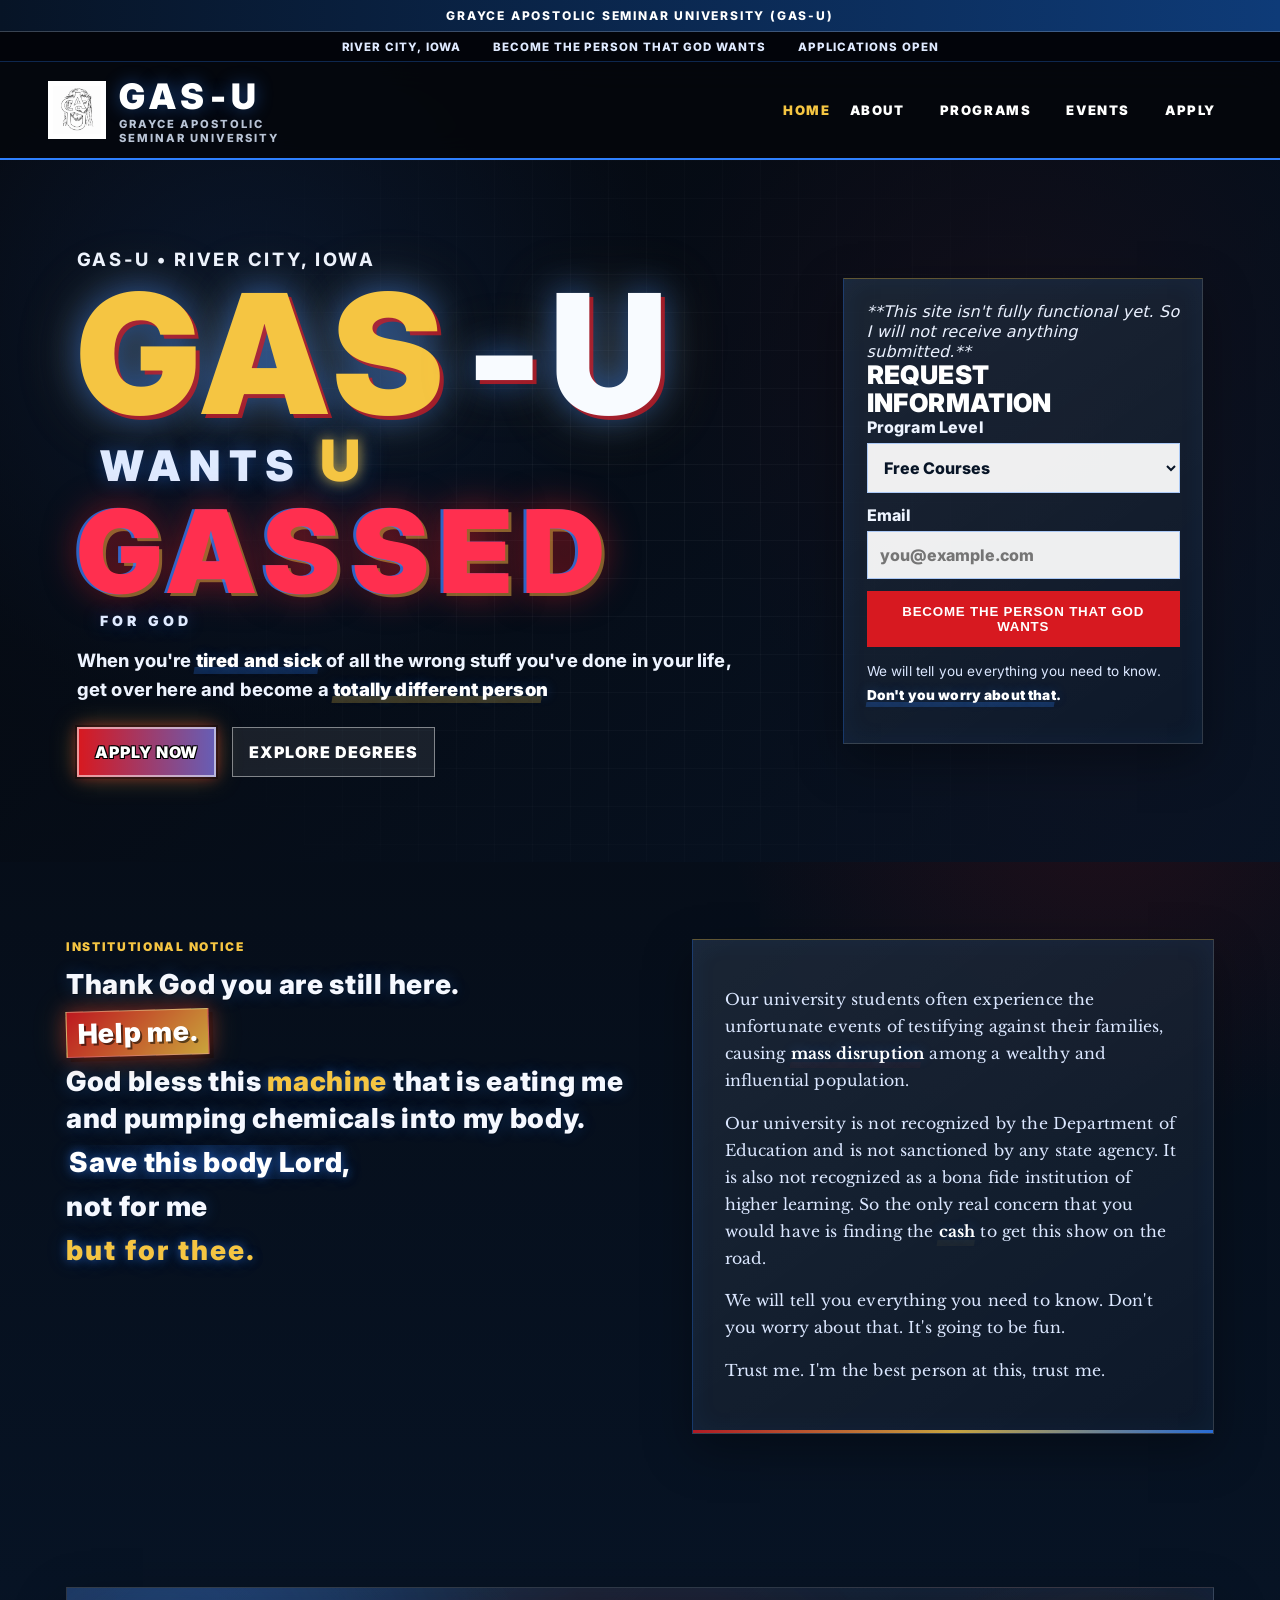
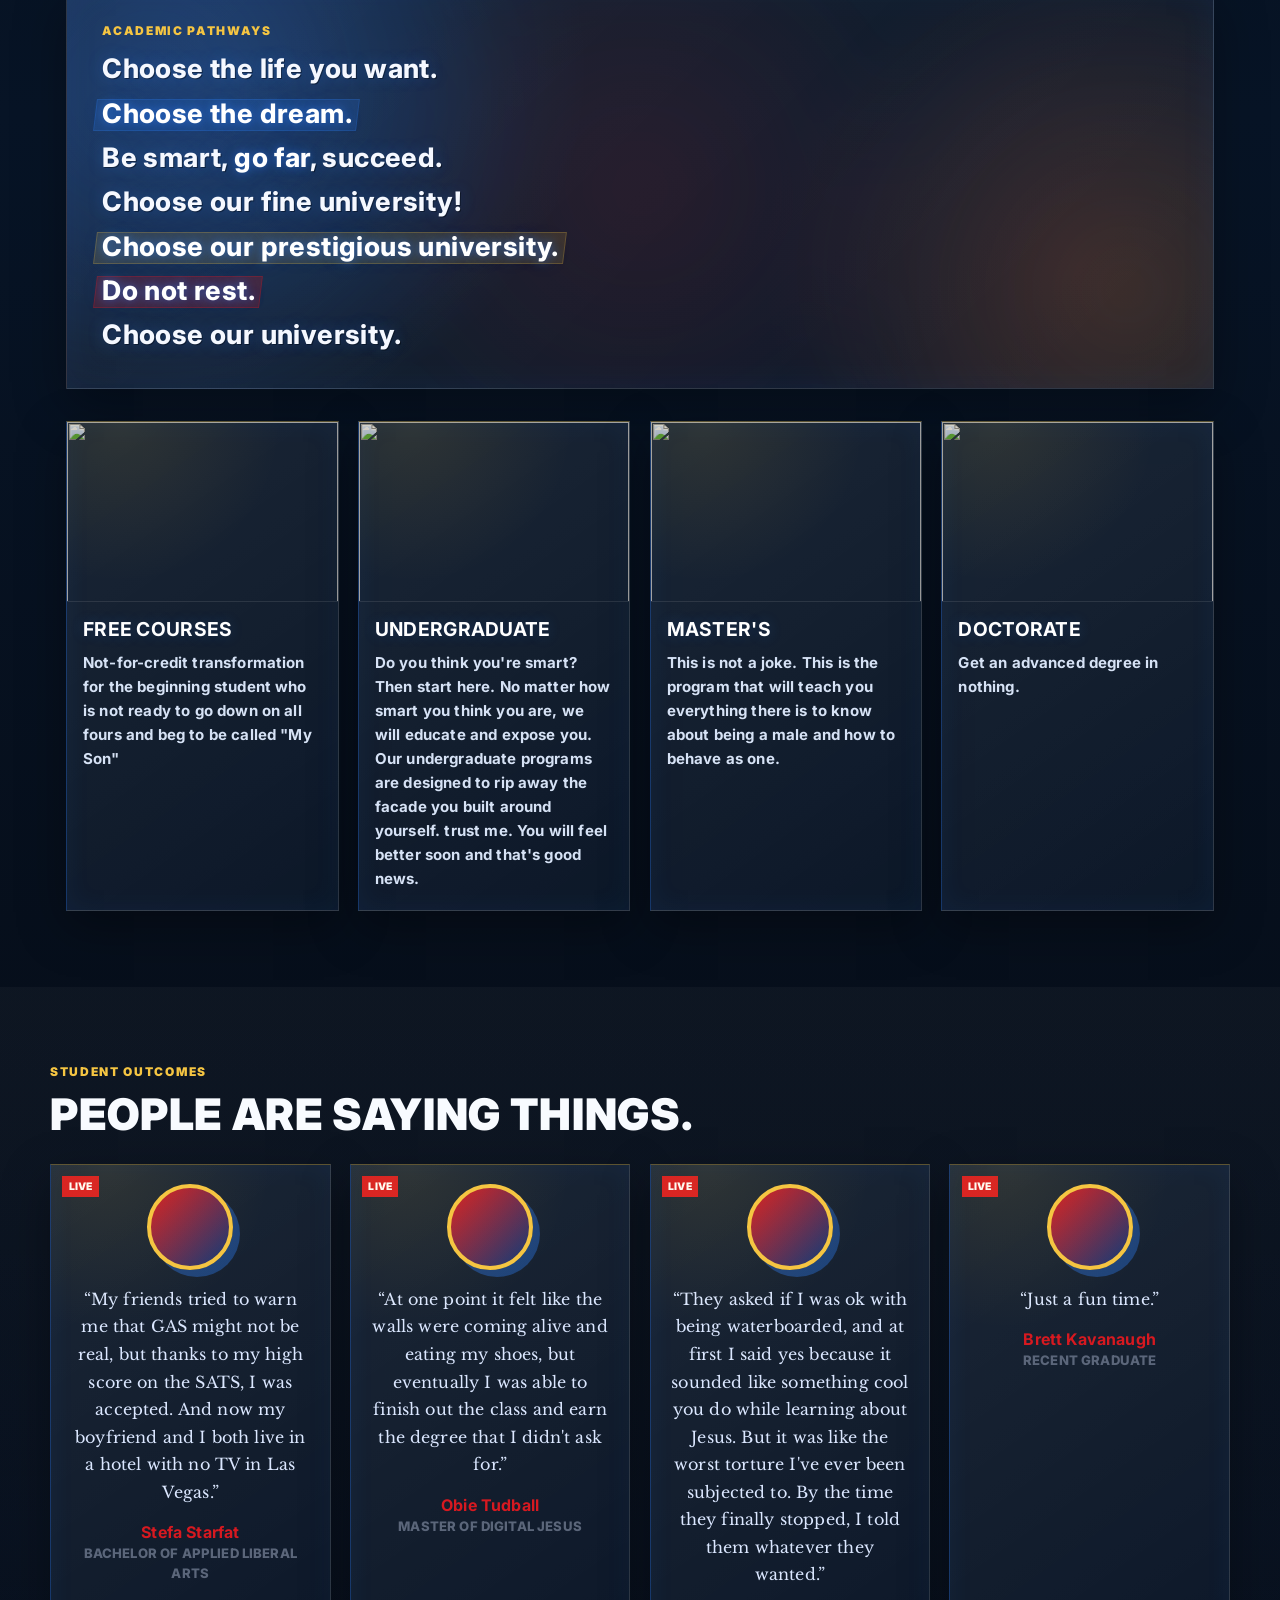
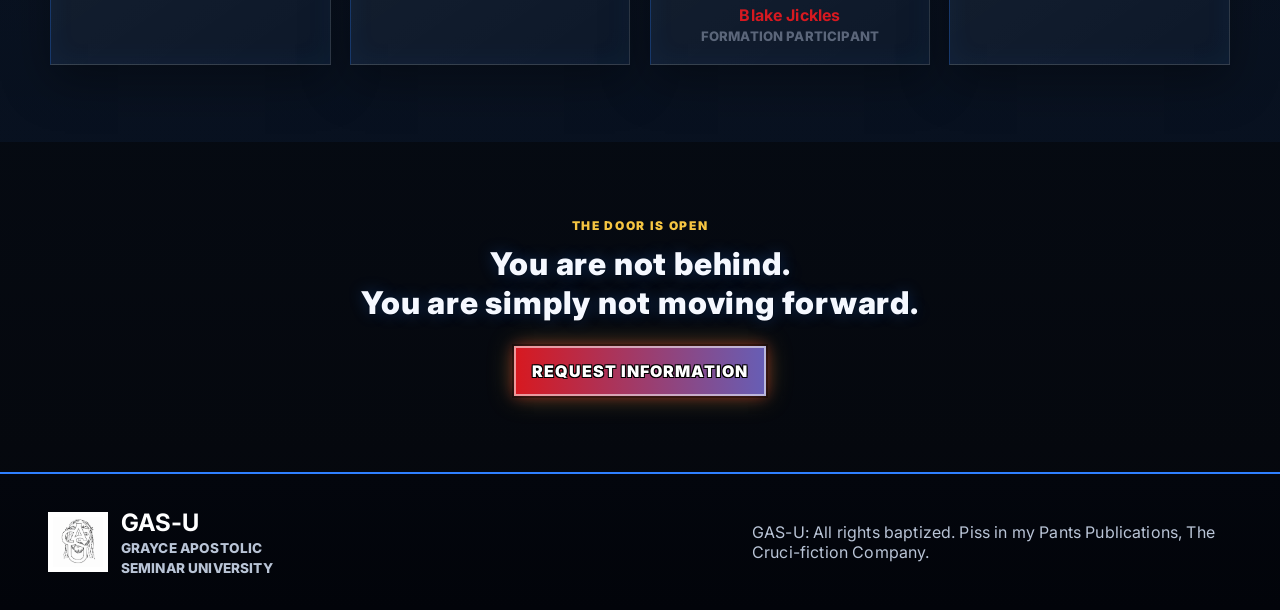
==== commit c497c2b6: "Update index.html" ====
--- a/index.html
+++ b/index.html
@@ -63,6 +63,7 @@
     </div>
   </div>
   <aside class="request-card reveal">
+    <em>**This site isn't fully functional yet. So I will not receive anything submitted.**</em>
     <h2>Request Information</h2>
     <label>Program Level<select><option>Free Courses</option><option>Undergraduate</option><option>Master's</option><option>Doctorate</option></select></label>
     <label>Email<input placeholder="you@example.com"></label>
@@ -129,33 +130,33 @@
   </div>
   <div class="testimonial-grid">
 <article class="testimonial reveal">
-  <div class="portrait p1">ML</div>
+  <div class="portrait p1"></div>
   <p>“My friends tried to warn me that GAS might not be real, but thanks to my high score on the SATS, I was accepted. And now my boyfriend and I both live in a hotel with no TV in Las Vegas.”</p>
-  <b>Name</b>
+  <b>Stefa Starfat</b>
   <span>Bachelor of Applied Liberal Arts</span>
 </article>
 
 
 <article class="testimonial reveal">
-  <div class="portrait p2">DP</div>
+  <div class="portrait p2"></div>
   <p>“At one point it felt like the walls were coming alive and eating my shoes, but eventually I was able to finish out the class and earn the degree that I didn&#x27;t ask for.”</p>
-  <b>Name</b>
+  <b>Obie Tudball</b>
   <span>Master of Digital Jesus</span>
 </article>
 
 
 <article class="testimonial reveal">
-  <div class="portrait p3">BR</div>
+  <div class="portrait p3"></div>
   <p>“They asked if I was ok with being waterboarded, and at first I said yes because it sounded like something cool you do while learning about Jesus. But it was like the worst torture I&#x27;ve ever been subjected to. By the time they finally stopped, I told them whatever they wanted.”</p>
-  <b>Name</b>
+  <b>Blake Jickles</b>
   <span>Formation Participant</span>
 </article>
 
 
 <article class="testimonial reveal">
-  <div class="portrait p4">KT</div>
+  <div class="portrait p4"></div>
   <p>“Just a fun time.”</p>
-  <b>Name</b>
+  <b>Brett Kavanaugh</b>
   <span>Recent Graduate</span>
 </article>
 </div>
@@ -176,4 +177,4 @@
 </footer>
 <script src="app.js"></script>
 </body>
-</html>+</html>
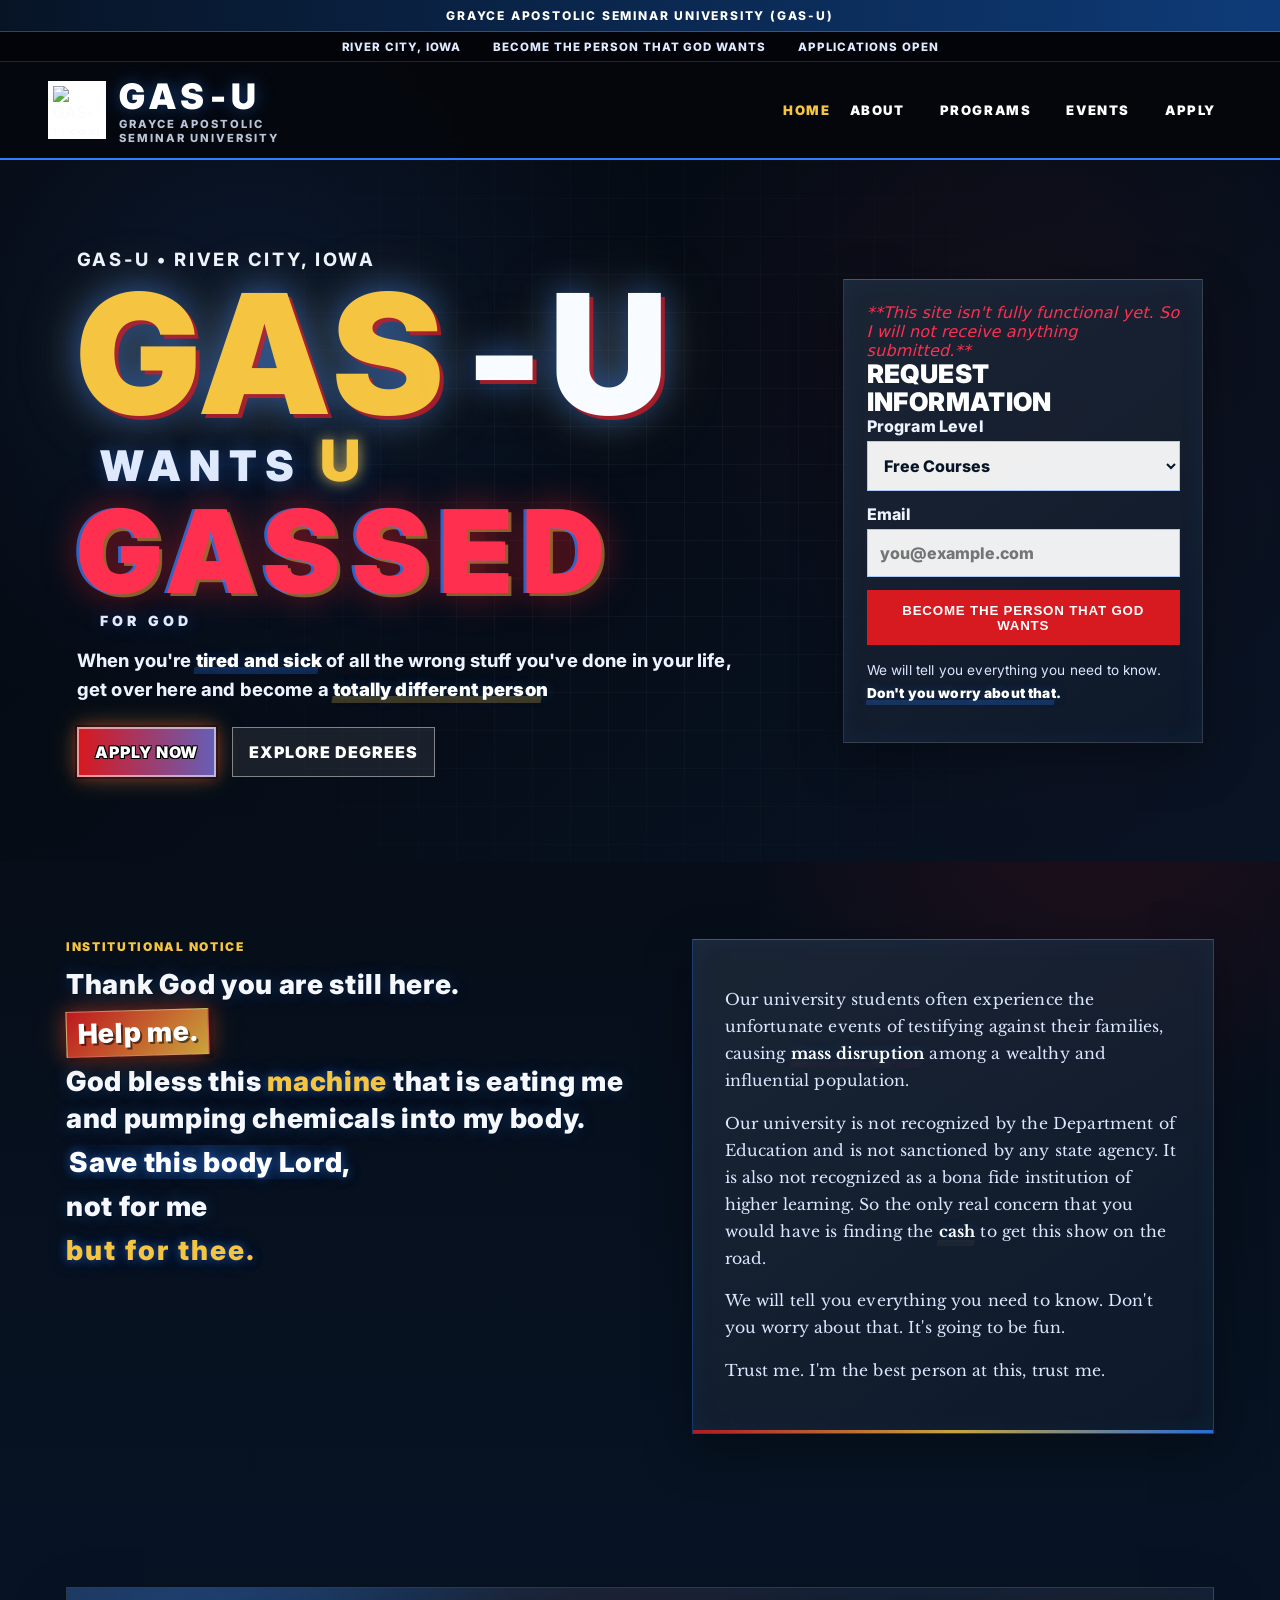
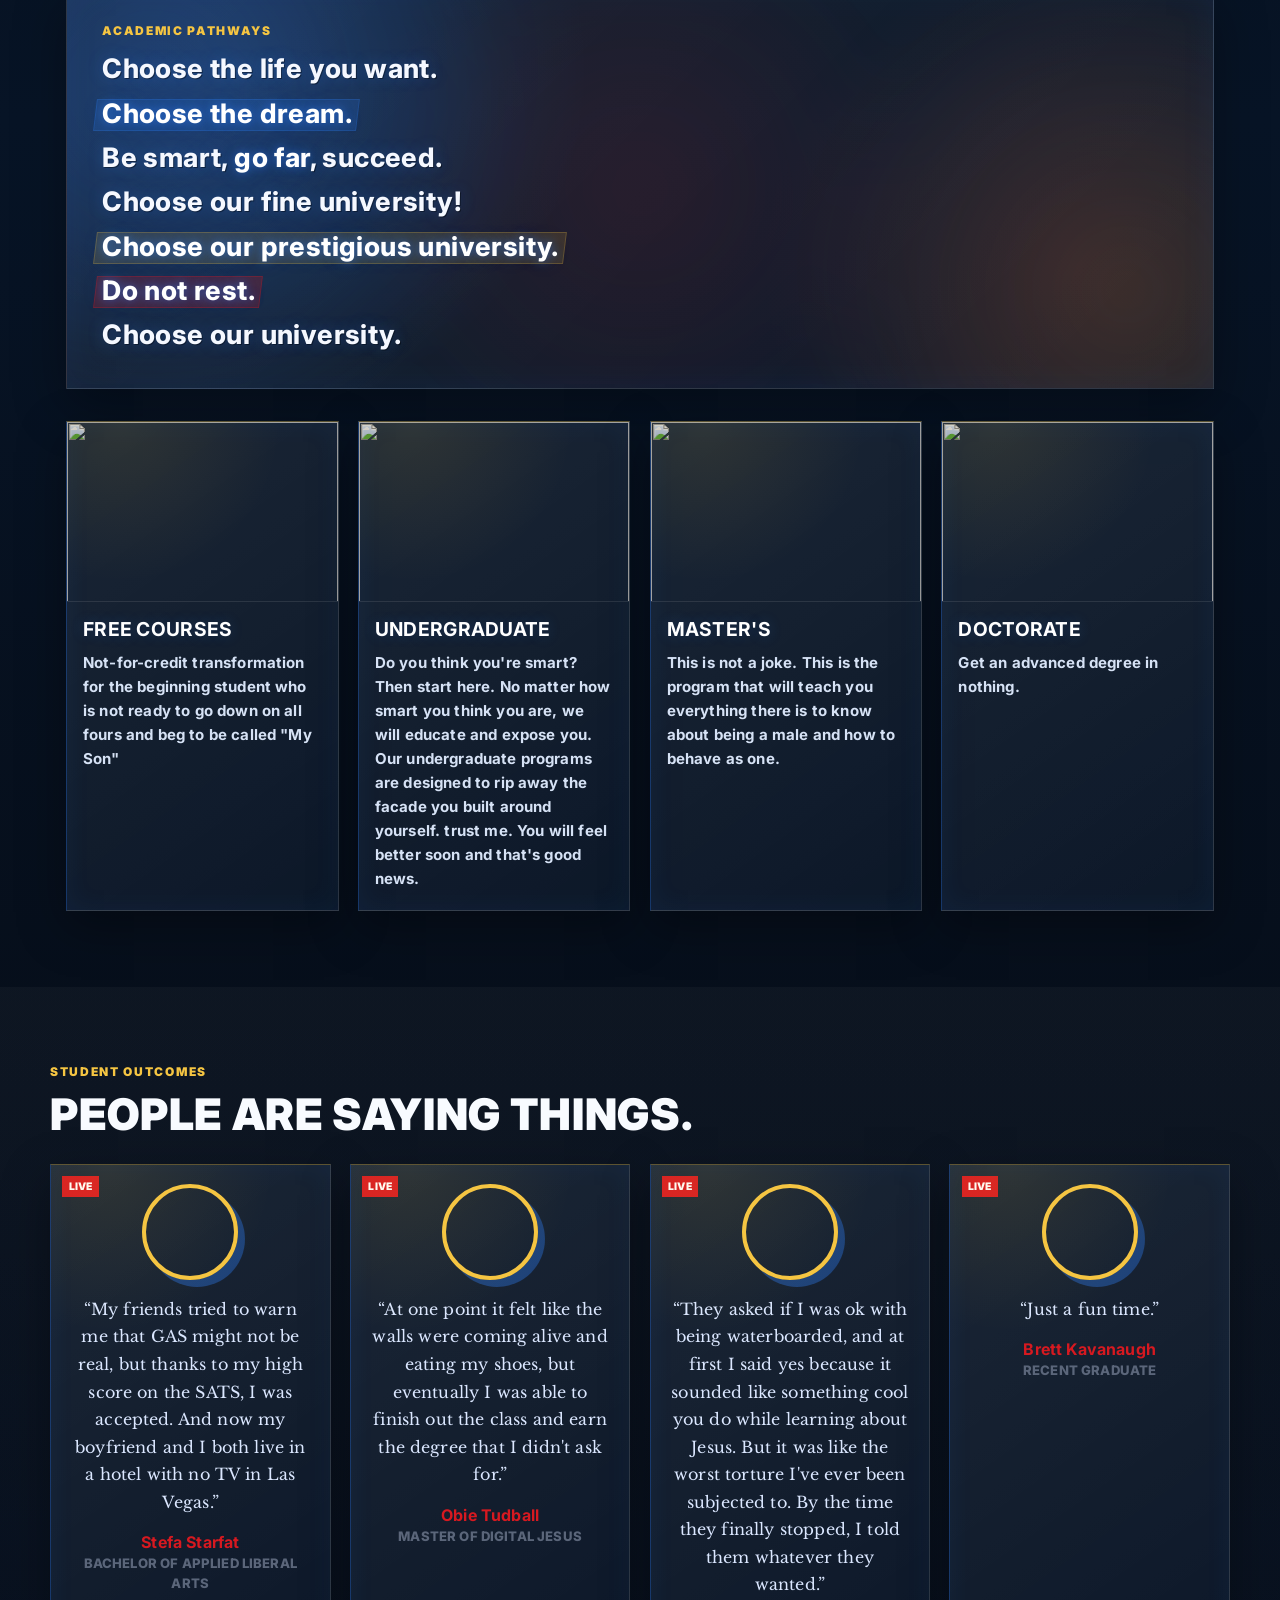
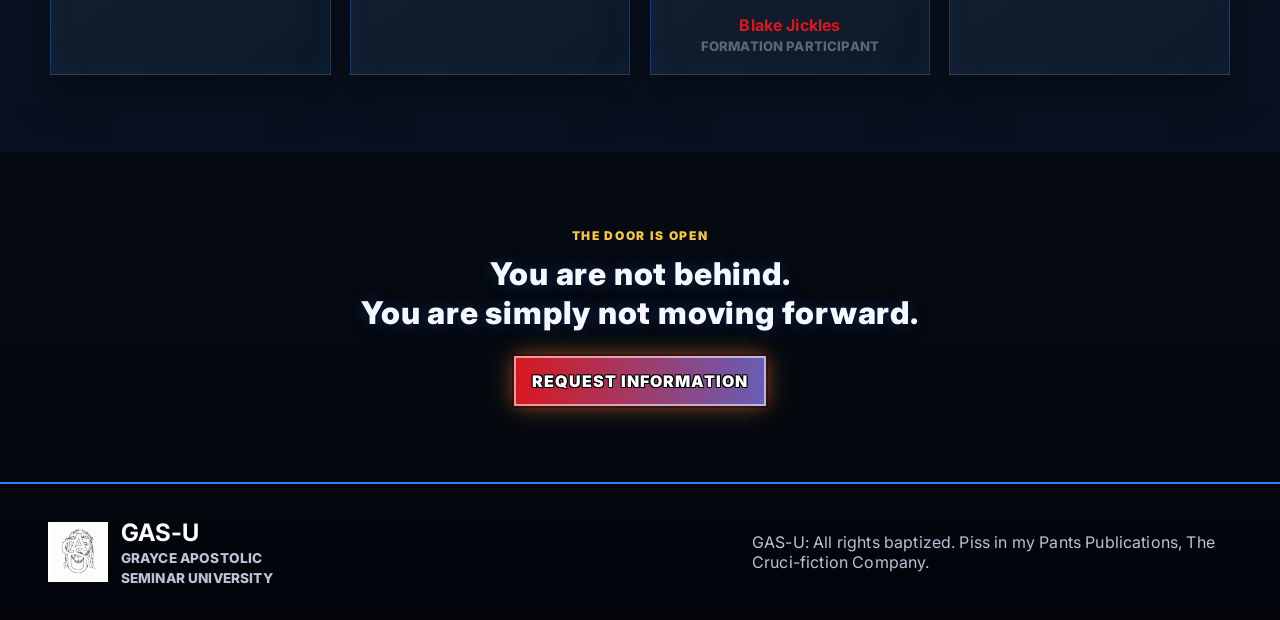
==== commit ce6082ca: "Update index.html" ====
--- a/index.html
+++ b/index.html
@@ -20,7 +20,7 @@
   </div>
   <nav class="navbar">
     <a class="brand" href="index.html">
-      <img src="assets/gasu-seal.png" alt="GAS-U seal">
+      <img src="assets/logo.png" alt="GAS-U seal">
       <span>
         <b>GAS-U</b>
         <small>Grayce Apostolic</small>
--- a/style.css
+++ b/style.css
@@ -143,6 +143,7 @@
 .request-card{background:rgba(248,251,255,.96);color:#071426;padding:1.4rem;box-shadow:var(--shadow);border-left:5px solid var(--red)}
 .request-card h2{font-size:2rem;color:#071426}
 .request-card label{display:grid;gap:.35rem;margin-bottom:.8rem;font-weight:800;color:#071426}
+.request-card em{display:block;color:var(--red2)}
 .request-card input,.request-card select{width:100%;padding:.8rem;border:1px solid #ccd5e0;font:inherit}
 .request-card button{width:100%;background:var(--red);color:#fff;box-shadow:0 0 0 rgba(215,25,32,0)}
 .request-card button:hover,.application button:hover,.nav-toggle:hover{box-shadow:0 0 18px rgba(215,25,32,.55),0 12px 24px rgba(0,0,0,.22)}
@@ -168,7 +169,38 @@
 .testimonials .section-head,.testimonial-grid{max-width:1180px;margin-left:auto;margin-right:auto}
 .testimonial{padding:1.2rem;text-align:center;position:relative;overflow:hidden}
 .testimonial:before{content:"LIVE";position:absolute;top:.7rem;left:.7rem;background:var(--red);color:white;font-size:.65rem;font-weight:900;padding:.25rem .4rem}
-.portrait{width:86px;height:86px;border-radius:50%;margin:0 auto 1rem;display:grid;place-items:center;background:linear-gradient(135deg,var(--red),var(--blue));color:#fff;font-weight:900;border:4px solid var(--gold);box-shadow:7px 7px 0 rgba(47,128,255,.35)}
+
+.portrait {
+  width: 96px;
+  height: 96px;
+  border-radius: 50%;
+  margin: 0 auto 1rem;
+  display: block;
+
+  background-size: cover;      /* makes the image fill the circle */
+  background-position: center; /* keeps the subject centered */
+  background-repeat: no-repeat;
+
+  border: 4px solid var(--gold);
+  box-shadow: 7px 7px 0 rgba(47,128,255,.35);
+}
+
+.p1 {
+  background-image: url("assets/photo8.jpg");
+}
+
+.p2 {
+  background-image: url("assets/photo4.jpg");
+}
+
+.p3 {
+  background-image: url("assets/photo6.jpg");
+}
+
+.p4 {
+  background-image: url("assets/photo9.jpg");
+}
+
 .testimonial p{color:#172033;font-family:Libre Baskerville,serif}
 .testimonial b{display:block;color:var(--red)}
 .testimonial span{color:#5b667a;font-size:.82rem;font-weight:800;text-transform:uppercase}
@@ -608,6 +640,16 @@
   text-align: center;
 }
 
+.subhero-title {
+  font-size: clamp(2.5rem,8vw,6rem); /* adjust to whatever size works */
+}
+
+.subhero-red {
+  font-size: clamp(1.5rem,8vw,3rem); /* adjust to whatever size works */
+}
+
+.subhero-inner em{display:block;color:var(--red2)}
+
 .subhero-inner p {
   max-width: 720px;
   text-wrap: balance;
@@ -1008,7 +1050,7 @@
 
 .hymn-machine{
   color:var(--gold);
-  animation:machineFlicker 4.6s steps(1,end) infinite;
+  animation:machineFlicker 2.6s steps(1,end) infinite;
 }
 
 .hymn-save{
@@ -1055,7 +1097,7 @@
   position:relative;
   width:max-content;
   color:#fff;
-  animation:warningBlink 4.8s steps(2,end) infinite;
+  animation:warningBlink 2.8s steps(2,end) infinite;
 }
 
 .choose-warning::before{
@@ -1073,23 +1115,85 @@
   50%{transform:rotate(1deg) scale(1.045); filter:brightness(1.16)}
 }
 
-@keyframes machineFlicker{
-  0%,72%,100%{opacity:1; text-shadow:0 0 12px rgba(245,197,66,.5),0 0 24px rgba(47,128,255,.18)}
-  73%{opacity:.58; text-shadow:none}
-  75%{opacity:1}
-  77%{opacity:.76}
-  80%{opacity:1}
-}
+@keyframes machineFlicker {
+  0%, 60%, 100% {
+    opacity: 1;
+    text-shadow:
+      0 0 12px rgba(245,197,66,.5),
+      0 0 24px rgba(47,128,255,.18);
+  }
+
+  /* Quick dim drops */
+  62% { opacity: .85; }
+  64% { opacity: .55; text-shadow: none; }
+
+  /* Sharp flicker bursts */
+  67% {
+    opacity: 1;
+    text-shadow:
+      0 0 18px rgba(245,197,66,.7),
+      0 0 30px rgba(47,128,255,.25);
+  }
+
+  /* Your original sequence expanded */
+  72% { opacity: 1; }
+  73% { opacity: .45; text-shadow: none; }
+  75% {
+    opacity: 1;
+    text-shadow:
+      0 0 10px rgba(245,197,66,.4),
+      0 0 20px rgba(47,128,255,.15);
+  }
+  77% { opacity: .6; text-shadow: none; }
+  80% { opacity: 1; }
+
+  /* Extra jitter toward the end */
+  82% { opacity: .7; }
+  84% {
+    opacity: 1;
+    text-shadow:
+      0 0 15px rgba(245,197,66,.6),
+      0 0 28px rgba(47,128,255,.2);
+  }
+  87% { opacity: .5; text-shadow: none; }
+}
+
 
 @keyframes softGoldBreath{
   0%,100%{text-shadow:0 0 10px rgba(245,197,66,.34)}
   50%{text-shadow:0 0 22px rgba(245,197,66,.82),0 0 38px rgba(47,128,255,.24)}
 }
 
-@keyframes warningBlink{
-  0%,88%,100%{filter:brightness(1)}
-  90%{filter:brightness(1.7)}
-  94%{filter:brightness(.75)}
+@keyframes warningBlink {
+  /* Normal baseline */
+  0%, 20%, 100% {
+    filter: brightness(1);
+  }
+
+  /* Quick bright flash */
+  22% {
+    filter: brightness(1.45);
+  }
+
+  /* Fast drop */
+  24% {
+    filter: brightness(.75);
+  }
+
+  /* Stronger pop */
+  26% {
+    filter: brightness(1.65);
+  }
+
+  /* Sharp dim */
+  28% {
+    filter: brightness(.65);
+  }
+
+  /* Reset to normal */
+  30% {
+    filter: brightness(1);
+  }
 }
 
 @keyframes emphasisUnderline{
